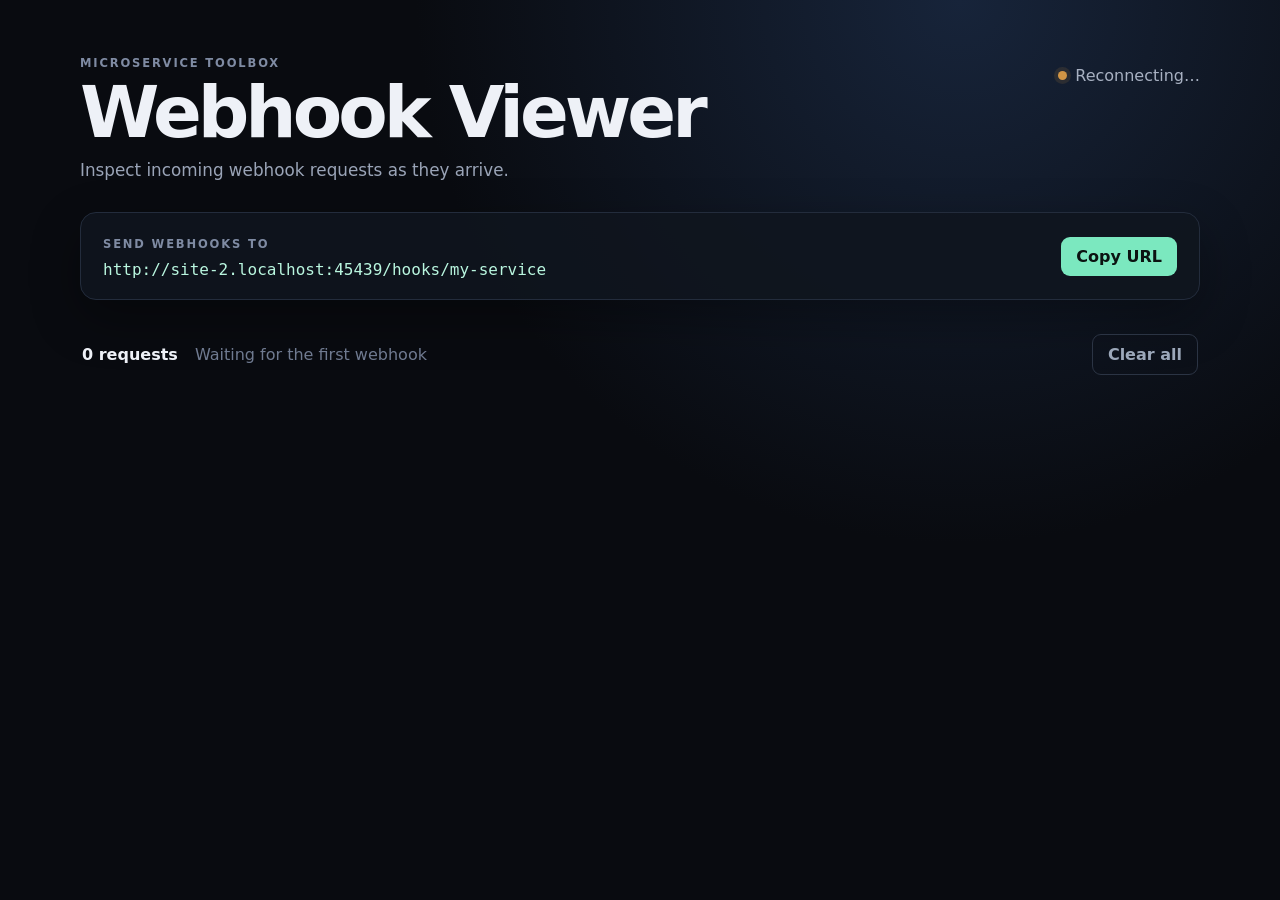
==== static/index.html @ 7508f38a "webhook reciever" ====
<!doctype html>
<html lang="en">
  <head>
    <meta charset="utf-8" />
    <meta name="viewport" content="width=device-width, initial-scale=1" />
    <title>Webhook Viewer</title>
    <link rel="stylesheet" href="/static/styles.css" />
  </head>
  <body>
    <main>
      <header>
        <div>
          <p class="eyebrow">MICROSERVICE TOOLBOX</p>
          <h1>Webhook Viewer</h1>
          <p class="subtitle">Inspect incoming webhook requests as they arrive.</p>
        </div>
        <div class="status-wrap">
          <span id="status-dot" class="status-dot"></span>
          <span id="status">Connecting…</span>
        </div>
      </header>

      <section class="endpoint-card">
        <div>
          <span class="label">SEND WEBHOOKS TO</span>
          <code id="endpoint"></code>
        </div>
        <button id="copy" type="button">Copy URL</button>
      </section>

      <section class="toolbar">
        <div>
          <strong id="count">0 requests</strong>
          <span id="empty-hint">Waiting for the first webhook</span>
        </div>
        <button id="clear" class="ghost" type="button">Clear all</button>
      </section>

      <section id="events" class="events" aria-live="polite"></section>
    </main>

    <template id="event-template">
      <article class="event-card">
        <button class="event-summary" type="button">
          <span class="method"></span>
          <span class="path"></span>
          <span class="size"></span>
          <time></time>
          <span class="chevron">⌄</span>
        </button>
        <div class="event-details">
          <div class="detail-grid">
            <div><span class="label">CLIENT</span><code class="client"></code></div>
            <div><span class="label">EVENT ID</span><code class="event-id"></code></div>
          </div>
          <h2>Body</h2>
          <pre class="body"></pre>
          <h2>Headers</h2>
          <pre class="headers"></pre>
          <h2>Query</h2>
          <pre class="query"></pre>
        </div>
      </article>
    </template>

    <script src="/static/app.js" defer></script>
  </body>
</html>
---- static/styles.css ----
:root {
  color-scheme: dark;
  font-family: Inter, ui-sans-serif, system-ui, -apple-system, BlinkMacSystemFont, "Segoe UI", sans-serif;
  background: #090b10;
  color: #eef1f7;
}

* { box-sizing: border-box; }
body { margin: 0; min-height: 100vh; background: radial-gradient(circle at 75% 0%, #17243a 0, transparent 34rem), #090b10; }
button { font: inherit; }
main { width: min(1120px, calc(100% - 32px)); margin: 0 auto; padding: 56px 0 80px; }
header { display: flex; justify-content: space-between; gap: 24px; align-items: flex-start; margin-bottom: 32px; }
h1 { font-size: clamp(2.2rem, 6vw, 4.5rem); letter-spacing: -0.055em; line-height: .95; margin: 8px 0 14px; }
.eyebrow, .label { color: #7f8ba3; font-size: .72rem; font-weight: 750; letter-spacing: .16em; margin: 0; }
.subtitle { color: #9aa4b7; font-size: 1.05rem; margin: 0; }
.status-wrap { display: flex; align-items: center; gap: 8px; color: #a8b1c2; margin-top: 10px; }
.status-dot { width: 9px; height: 9px; border-radius: 50%; background: #d19545; box-shadow: 0 0 0 4px #d1954520; }
.status-dot.online { background: #49d49d; box-shadow: 0 0 0 4px #49d49d20; }
.endpoint-card { display: flex; align-items: center; justify-content: space-between; gap: 24px; background: #10151fdd; border: 1px solid #232c3c; border-radius: 16px; padding: 20px 22px; box-shadow: 0 18px 50px #0005; }
.endpoint-card code { display: block; color: #b9f6df; font-size: clamp(.8rem, 2vw, 1rem); margin-top: 8px; overflow-wrap: anywhere; }
button { cursor: pointer; color: #0b1311; background: #7be8bf; border: 0; border-radius: 9px; padding: 10px 15px; font-weight: 700; white-space: nowrap; }
button:hover { filter: brightness(1.08); }
.toolbar { display: flex; align-items: center; justify-content: space-between; margin: 34px 2px 12px; }
.toolbar strong { margin-right: 12px; }
.toolbar span { color: #6f7a90; }
button.ghost { color: #9ca8ba; background: transparent; border: 1px solid #2b3444; }
.events { display: grid; gap: 10px; }
.event-card { overflow: hidden; background: #0e131c; border: 1px solid #202837; border-radius: 12px; }
.event-card:has(.event-summary:hover), .event-card.open { border-color: #37445a; }
.event-summary { display: grid; grid-template-columns: 74px minmax(0, 1fr) 72px auto 20px; align-items: center; gap: 14px; width: 100%; color: inherit; background: transparent; border-radius: 0; padding: 16px 18px; text-align: left; }
.method { width: fit-content; border-radius: 6px; color: #70dfb5; background: #70dfb515; padding: 4px 7px; font-family: ui-monospace, SFMono-Regular, Menlo, monospace; font-size: .73rem; }
.method-get { color: #6eb7ff; background: #6eb7ff15; }
.method-delete { color: #ff7777; background: #ff777715; }
.method-put, .method-patch { color: #f5c46f; background: #f5c46f15; }
.path { overflow: hidden; color: #e4e9f1; font-family: ui-monospace, SFMono-Regular, Menlo, monospace; text-overflow: ellipsis; white-space: nowrap; }
.size, time { color: #737e91; font-size: .82rem; }
.chevron { color: #788398; font-size: 1.1rem; transition: transform .15s ease; }
.event-card.open .chevron { transform: rotate(180deg); }
.event-details { display: none; border-top: 1px solid #202837; padding: 22px; }
.event-card.open .event-details { display: block; }
.detail-grid { display: grid; grid-template-columns: 1fr 2fr; gap: 16px; margin-bottom: 24px; }
.detail-grid code { display: block; color: #aeb8c8; margin-top: 6px; overflow-wrap: anywhere; }
h2 { color: #9ba7ba; font-size: .78rem; letter-spacing: .1em; text-transform: uppercase; margin: 20px 0 8px; }
pre { max-height: 420px; overflow: auto; white-space: pre-wrap; overflow-wrap: anywhere; color: #c9d5e8; background: #080b11; border: 1px solid #1b2230; border-radius: 8px; margin: 0; padding: 14px; font: .82rem/1.55 ui-monospace, SFMono-Regular, Menlo, monospace; }

@media (max-width: 720px) {
  main { padding-top: 32px; }
  header, .endpoint-card { align-items: stretch; flex-direction: column; }
  .status-wrap { margin-top: 0; }
  .event-summary { grid-template-columns: 68px minmax(0, 1fr) 20px; }
  .size, time { display: none; }
  .detail-grid { grid-template-columns: 1fr; }
}
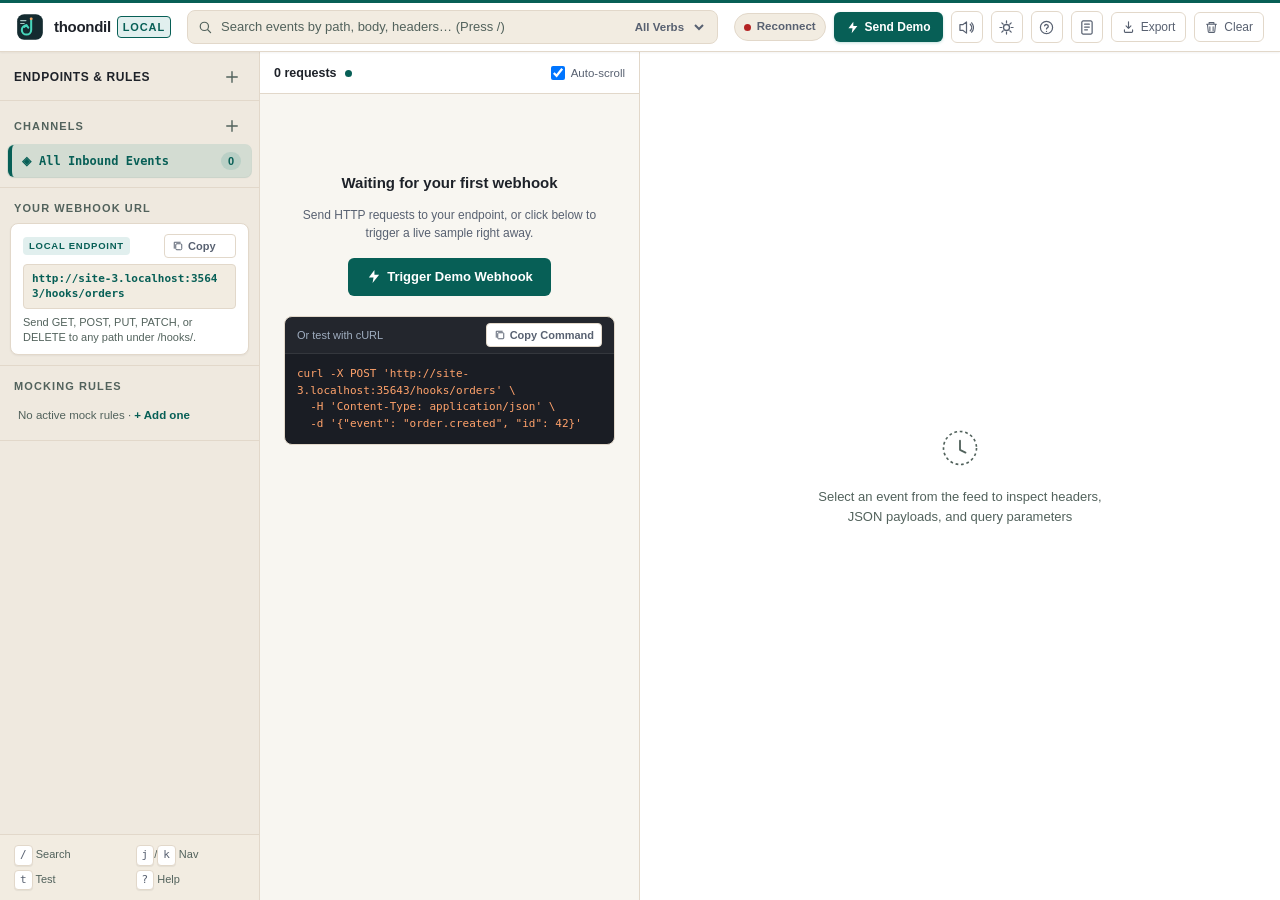
==== commit fbbe032a: "Build Thoondil webhook viewer and documentation" ====
--- a/static/index.html
+++ b/static/index.html
@@ -1,67 +1,454 @@
 <!doctype html>
-<html lang="en">
+<html lang="en" data-theme="warm-sand">
   <head>
     <meta charset="utf-8" />
     <meta name="viewport" content="width=device-width, initial-scale=1" />
-    <title>Webhook Viewer</title>
+    <title>Thoondil — Webhook Inspector</title>
+    <link rel="icon" type="image/svg+xml" href="/static/favicon.svg" />
     <link rel="stylesheet" href="/static/styles.css" />
   </head>
   <body>
-    <main>
-      <header>
-        <div>
-          <p class="eyebrow">MICROSERVICE TOOLBOX</p>
-          <h1>Webhook Viewer</h1>
-          <p class="subtitle">Inspect incoming webhook requests as they arrive.</p>
-        </div>
-        <div class="status-wrap">
-          <span id="status-dot" class="status-dot"></span>
-          <span id="status">Connecting…</span>
-        </div>
-      </header>
-
-      <section class="endpoint-card">
-        <div>
-          <span class="label">SEND WEBHOOKS TO</span>
-          <code id="endpoint"></code>
-        </div>
-        <button id="copy" type="button">Copy URL</button>
+    <!-- Top Navigation Bar -->
+    <header class="topbar">
+      <div class="topbar-left">
+        <a href="/" class="brand" title="Thoondil home">
+          <img class="brand-icon" src="/static/favicon.svg" alt="" />
+          <div class="brand-text">
+            <span class="brand-name">thoondil</span>
+            <span class="brand-pill">LOCAL</span>
+          </div>
+        </a>
+      </div>
+
+      <div class="topbar-center">
+        <div class="search-bar" role="search">
+          <svg class="search-icon" viewBox="0 0 20 20" fill="none">
+            <circle cx="8.5" cy="8.5" r="5.5" stroke="currentColor" stroke-width="1.6"/>
+            <path d="M13 13l3.8 3.8" stroke="currentColor" stroke-width="1.6" stroke-linecap="round"/>
+          </svg>
+          <input type="text" id="search-input" placeholder="Search events by path, body, headers… (Press /)" autocomplete="off" spellcheck="false" />
+          <div class="search-filters">
+            <select id="method-filter" title="Filter by HTTP method">
+              <option value="">All Verbs</option>
+              <option value="GET">GET</option>
+              <option value="POST">POST</option>
+              <option value="PUT">PUT</option>
+              <option value="PATCH">PATCH</option>
+              <option value="DELETE">DELETE</option>
+            </select>
+          </div>
+        </div>
+      </div>
+
+      <div class="topbar-right">
+        <!-- Live Connection Status -->
+        <div class="connection-pill" id="conn-pill" title="Server-Sent Events Realtime Stream">
+          <span id="status-dot" class="status-dot online"></span>
+          <span id="status-text">Live</span>
+        </div>
+
+        <!-- 1-Click Send Test Webhook -->
+        <button id="btn-send-demo" class="btn-topbar btn-demo" title="Send a sample webhook event right now (Key: T)">
+          <svg viewBox="0 0 16 16" fill="none"><path d="M9 1L3 9h5l-1 6 7-9H9V1z" fill="currentColor"/></svg>
+          <span>Send Demo</span>
+        </button>
+
+        <!-- Audio notification toggle -->
+        <button id="btn-sound-toggle" class="btn-icon" title="Toggle audio chime on new incoming webhook">
+          <svg id="sound-icon-on" viewBox="0 0 16 16" fill="none"><path d="M8 2L4 5H1v6h3l4 3V2z" stroke="currentColor" stroke-width="1.3" stroke-linejoin="round"/><path d="M12 4.5a5 5 0 010 7M13.5 3a7.5 7.5 0 010 10" stroke="currentColor" stroke-width="1.3" stroke-linecap="round"/></svg>
+          <svg id="sound-icon-off" viewBox="0 0 16 16" fill="none" hidden><path d="M8 2L4 5H1v6h3l4 3V2z" stroke="currentColor" stroke-width="1.3" stroke-linejoin="round"/><path d="M12 6l3 4M15 6l-3 4" stroke="currentColor" stroke-width="1.3" stroke-linecap="round"/></svg>
+        </button>
+
+        <!-- Theme Switcher -->
+        <button id="btn-theme-toggle" class="btn-icon" title="Switch between Warm Sand & Obsidian Dark theme">
+          <svg id="theme-icon-sun" viewBox="0 0 16 16" fill="none"><circle cx="8" cy="8" r="3.2" stroke="currentColor" stroke-width="1.4"/><path d="M8 1v2M8 13v2M1 8h2M13 8h2M3 3l1.5 1.5M11.5 11.5L13 13M3 13l1.5-1.5M11.5 4.5L13 3" stroke="currentColor" stroke-width="1.3" stroke-linecap="round"/></svg>
+          <svg id="theme-icon-moon" viewBox="0 0 16 16" fill="none" hidden><path d="M13.5 10.5A6 6 0 115.5 2.5a4.8 4.8 0 008 8z" stroke="currentColor" stroke-width="1.4" stroke-linejoin="round"/></svg>
+        </button>
+
+        <!-- Keyboard Shortcuts Help -->
+        <button id="btn-shortcuts" class="btn-icon" title="View keyboard shortcuts (Key: ?)">
+          <svg viewBox="0 0 16 16" fill="none"><circle cx="8" cy="8" r="6.5" stroke="currentColor" stroke-width="1.3"/><path d="M6 6.2a2 2 0 013.9.7c0 1.2-1.9 1.4-1.9 2.6M8 12.2h.01" stroke="currentColor" stroke-width="1.4" stroke-linecap="round"/></svg>
+        </button>
+
+        <!-- Docs Link -->
+        <a href="/docs" target="_blank" class="btn-icon" title="Open Documentation & API Specs">
+          <svg viewBox="0 0 16 16" fill="none"><path d="M3 2.5A1.5 1.5 0 014.5 1h8A1.5 1.5 0 0114 2.5v11a1.5 1.5 0 01-1.5 1.5h-8A1.5 1.5 0 013 13.5v-11z" stroke="currentColor" stroke-width="1.3"/><path d="M6 4.5h5M6 7.5h5M6 10.5h3" stroke="currentColor" stroke-width="1.3" stroke-linecap="round"/></svg>
+        </a>
+
+        <!-- Export -->
+        <button id="btn-export" class="btn-ghost btn-sm" title="Export all captured events as JSON (Key: E)">
+          <svg viewBox="0 0 16 16" fill="none"><path d="M8 1v8M5 6l3 3 3-3M3 11v2a1 1 0 001 1h8a1 1 0 001-1v-2" stroke="currentColor" stroke-width="1.4" stroke-linecap="round" stroke-linejoin="round"/></svg>
+          <span>Export</span>
+        </button>
+
+        <!-- Clear -->
+        <button id="btn-clear" class="btn-ghost btn-sm btn-danger" title="Clear all recorded events">
+          <svg viewBox="0 0 16 16" fill="none"><path d="M2 4h12M5 4V2h6v2M6 7v5M10 7v5M3 4l1 9a1 1 0 001 1h6a1 1 0 001-1l1-9" stroke="currentColor" stroke-width="1.3" stroke-linecap="round" stroke-linejoin="round"/></svg>
+          <span>Clear</span>
+        </button>
+      </div>
+    </header>
+
+    <!-- Main 3-pane layout -->
+    <div class="workspace">
+
+      <!-- LEFT SIDEBAR: Channels & Rules -->
+      <aside class="sidebar" aria-label="Sidebar navigation">
+        <div class="sidebar-header">
+          <span class="sidebar-title">Endpoints &amp; Rules</span>
+          <button id="btn-add-mock" class="btn-icon-subtle" title="Create response mocking rule">
+            <svg viewBox="0 0 16 16" fill="none"><path d="M8 2v12M2 8h12" stroke="currentColor" stroke-width="1.6" stroke-linecap="round"/></svg>
+            <span class="sr-only">Add Mock Rule</span>
+          </button>
+        </div>
+
+        <!-- Endpoints Group -->
+        <div class="sidebar-section">
+          <div class="sidebar-section-header">
+            <div class="sidebar-label">CHANNELS</div>
+            <button id="btn-add-channel" class="btn-icon-subtle" title="Create a new named channel">
+              <svg viewBox="0 0 16 16" fill="none"><path d="M8 2v12M2 8h12" stroke="currentColor" stroke-width="1.6" stroke-linecap="round"/></svg>
+              <span class="sr-only">Add Channel</span>
+            </button>
+          </div>
+          <ul id="channel-list" class="channel-list">
+            <li class="channel-item active" data-channel="all" role="button" tabindex="0">
+              <span class="channel-icon">◈</span>
+              <span class="channel-name">All Inbound Events</span>
+              <span class="channel-badge" id="badge-all">0</span>
+            </li>
+          </ul>
+        </div>
+
+        <!-- Inbound Target Box -->
+        <div class="sidebar-section">
+          <div class="sidebar-label">YOUR WEBHOOK URL</div>
+          <div class="endpoint-card">
+            <div class="endpoint-header">
+              <span class="endpoint-tag">LOCAL ENDPOINT</span>
+              <button id="btn-copy-url" class="btn-copy-tag" title="Copy endpoint URL to clipboard">
+                <svg viewBox="0 0 16 16" fill="none"><rect x="5" y="5" width="8" height="8" rx="1.5" stroke="currentColor" stroke-width="1.3"/><path d="M3 11V3h8" stroke="currentColor" stroke-width="1.3" stroke-linecap="round"/></svg>
+                <span>Copy</span>
+              </button>
+            </div>
+            <code id="endpoint-url"></code>
+            <p class="endpoint-hint">Send GET, POST, PUT, PATCH, or DELETE to any path under /hooks/.</p>
+          </div>
+        </div>
+
+        <!-- Mock Rules -->
+        <div class="sidebar-section">
+          <div class="sidebar-label">MOCKING RULES</div>
+          <ul id="mock-rules-list" class="mock-rules-list">
+            <li class="mock-empty">No active mock rules · <a href="#" id="mock-empty-add" class="mock-add-link">+ Add one</a></li>
+          </ul>
+        </div>
+
+        <!-- Sidebar Footer -->
+        <div class="sidebar-footer">
+          <div class="shortcuts-legend">
+            <span><kbd>/</kbd> Search</span>
+            <span><kbd>j</kbd>/<kbd>k</kbd> Nav</span>
+            <span><kbd>t</kbd> Test</span>
+            <span><kbd>?</kbd> Help</span>
+          </div>
+        </div>
+      </aside>
+
+      <!-- MIDDLE PANE: Event Stream List -->
+      <section class="event-list-pane" aria-label="Incoming webhooks feed">
+        <div class="event-list-header">
+          <div class="event-list-title-wrap">
+            <span id="event-count" class="event-count">0 requests</span>
+            <span id="stream-pulse" class="stream-pulse-active" title="Streaming live events"></span>
+          </div>
+          <div class="event-list-controls">
+            <label class="checkbox-label" title="Automatically jump to newly arrived events">
+              <input type="checkbox" id="chk-auto-scroll" checked />
+              <span>Auto-scroll</span>
+            </label>
+          </div>
+        </div>
+
+        <!-- Empty State -->
+        <div id="empty-state" class="empty-state">
+          <h3 class="empty-title">Waiting for your first webhook</h3>
+          <p class="empty-desc">Send HTTP requests to your endpoint, or click below to trigger a live sample right away.</p>
+
+          <button id="btn-empty-demo" class="btn-primary btn-demo-large">
+            <svg viewBox="0 0 16 16" fill="none"><path d="M9 1L3 9h5l-1 6 7-9H9V1z" fill="currentColor"/></svg>
+            <span>Trigger Demo Webhook</span>
+          </button>
+
+          <div class="curl-box">
+            <div class="curl-box-header">
+              <span>Or test with cURL</span>
+              <button id="btn-copy-curl" class="btn-copy-small">
+                <svg viewBox="0 0 16 16" fill="none"><rect x="5" y="5" width="8" height="8" rx="1" stroke="currentColor" stroke-width="1.3"/><path d="M3 11V3h8" stroke="currentColor" stroke-width="1.3" stroke-linecap="round"/></svg>
+                <span>Copy Command</span>
+              </button>
+            </div>
+            <pre id="curl-example" class="curl-code"></pre>
+          </div>
+        </div>
+
+        <!-- Event List -->
+        <ul id="event-list" class="event-list" role="listbox" aria-label="Captured webhooks"></ul>
       </section>
 
-      <section class="toolbar">
-        <div>
-          <strong id="count">0 requests</strong>
-          <span id="empty-hint">Waiting for the first webhook</span>
-        </div>
-        <button id="clear" class="ghost" type="button">Clear all</button>
+      <!-- RIGHT PANE: Event Inspector -->
+      <section class="inspector-pane" id="inspector" aria-label="Request details inspector">
+        <button id="btn-back-feed" class="mobile-back" type="button">← Back to requests</button>
+        <!-- Inspector Unselected State -->
+        <div id="inspector-empty" class="inspector-empty">
+          <div class="inspector-empty-icon">
+            <svg viewBox="0 0 48 48" fill="none">
+              <circle cx="24" cy="24" r="18" stroke="currentColor" stroke-width="1.8" stroke-dasharray="3 3"/>
+              <path d="M24 16v10l6 3" stroke="currentColor" stroke-width="2" stroke-linecap="round" stroke-linejoin="round"/>
+            </svg>
+          </div>
+          <p class="inspector-empty-text">Select an event from the feed to inspect headers, JSON payloads, and query parameters</p>
+        </div>
+
+        <!-- Inspector Content -->
+        <div id="inspector-content" class="inspector-content" hidden>
+          <!-- Inspector Header -->
+          <div class="inspector-header">
+            <div class="inspector-top-row">
+              <div class="inspector-badge-wrap">
+                <span id="insp-method" class="method-badge method-post">POST</span>
+                <span id="insp-status" class="status-badge">202 Accepted</span>
+              </div>
+              <span id="insp-path" class="insp-path">/hooks/orders</span>
+              <button id="btn-pin" class="btn-icon-subtle" title="Pin this request to the top">
+                <svg viewBox="0 0 16 16" fill="none"><path d="M10 2l-1.5 4H5l3 3-1 4 4-2.5L15 13l-1-4 3-3H13.5L10 2z" stroke="currentColor" stroke-width="1.3" stroke-linejoin="round"/></svg>
+              </button>
+            </div>
+
+            <div class="inspector-meta-bar">
+              <span class="meta-item"><span class="meta-label">Time:</span> <strong id="insp-time"></strong></span>
+              <span class="meta-sep">·</span>
+              <span class="meta-item"><span class="meta-label">Size:</span> <strong id="insp-size"></strong></span>
+              <span class="meta-sep">·</span>
+              <span class="meta-item"><span class="meta-label">IP:</span> <strong id="insp-client"></strong></span>
+              <span class="meta-sep">·</span>
+              <span class="meta-item"><span class="meta-label">ID:</span> <code id="insp-id" class="meta-id"></code></span>
+            </div>
+          </div>
+
+          <!-- Quick Actions Bar (Replay & Export) -->
+          <div class="inspector-actions">
+            <div class="quick-copy-group">
+              <button id="btn-copy-curl-insp" class="btn-action" title="Copy as ready-to-run curl command">
+                <svg viewBox="0 0 16 16" fill="none"><rect x="5" y="5" width="8" height="8" rx="1.2" stroke="currentColor" stroke-width="1.3"/><path d="M3 11V3h8" stroke="currentColor" stroke-width="1.3" stroke-linecap="round"/></svg>
+                <span>Copy as cURL</span>
+              </button>
+              <button id="btn-copy-json-insp" class="btn-action" title="Copy full event object as JSON">
+                <svg viewBox="0 0 16 16" fill="none"><path d="M3 2h7l4 4v8a1 1 0 01-1 1H3a1 1 0 01-1-1V3a1 1 0 011-1z" stroke="currentColor" stroke-width="1.3"/><path d="M10 2v4h4" stroke="currentColor" stroke-width="1.3"/></svg>
+                <span>Copy JSON</span>
+              </button>
+            </div>
+
+            <!-- Forward / Replay to Localhost -->
+            <div class="replay-group">
+              <div class="replay-input-wrap">
+                <span class="replay-prefix">TARGET:</span>
+                <input id="replay-url" type="text" placeholder="http://localhost:3000/webhook" class="replay-input" spellcheck="false" />
+              </div>
+              <button id="btn-replay" class="btn-primary btn-replay" title="Forward this captured event to your local app">
+                <svg viewBox="0 0 16 16" fill="none"><path d="M14 8A6 6 0 112 8" stroke="currentColor" stroke-width="1.6" stroke-linecap="round"/><path d="M14 4v4h-4" stroke="currentColor" stroke-width="1.6" stroke-linecap="round" stroke-linejoin="round"/></svg>
+                <span>Replay</span>
+              </button>
+            </div>
+            <p class="replay-note">Original body bytes are sent to the target URL. Redacted credentials and connection headers are omitted.</p>
+          </div>
+
+          <!-- Replay Result Alert -->
+          <div id="replay-result" class="replay-result" hidden></div>
+
+          <!-- Inspector Tabs -->
+          <div class="inspector-tabs" role="tablist">
+            <button class="tab-btn active" data-tab="body" role="tab" aria-selected="true">
+              <span>Body</span>
+              <span id="tab-body-badge" class="tab-badge">JSON</span>
+            </button>
+            <button class="tab-btn" data-tab="headers" role="tab" aria-selected="false">
+              <span>Headers</span>
+              <span id="tab-headers-count" class="tab-badge-num">0</span>
+            </button>
+            <button class="tab-btn" data-tab="query" role="tab" aria-selected="false">
+              <span>Params</span>
+              <span id="tab-query-count" class="tab-badge-num">0</span>
+            </button>
+            <button class="tab-btn" data-tab="raw" role="tab" aria-selected="false">
+              <span>Raw</span>
+            </button>
+          </div>
+
+          <!-- Tab Panels -->
+          <div class="tab-content">
+            <!-- BODY TAB -->
+            <div id="tab-body" class="tab-pane active" role="tabpanel">
+              <div class="body-toolbar">
+                <div class="body-toolbar-left">
+                  <span id="body-format-badge" class="format-badge format-json">JSON</span>
+                  <button id="btn-toggle-all-json" class="btn-subtle-sm" title="Expand or Collapse all JSON nodes">Expand All</button>
+                </div>
+                <div class="body-toolbar-right">
+                  <button id="btn-copy-body" class="btn-copy-small">
+                    <svg viewBox="0 0 16 16" fill="none"><rect x="5" y="5" width="8" height="8" rx="1" stroke="currentColor" stroke-width="1.3"/><path d="M3 11V3h8" stroke="currentColor" stroke-width="1.3" stroke-linecap="round"/></svg>
+                    <span>Copy Body</span>
+                  </button>
+                </div>
+              </div>
+              <div id="body-viewer" class="body-viewer"></div>
+            </div>
+
+            <!-- HEADERS TAB -->
+            <div id="tab-headers" class="tab-pane" role="tabpanel" hidden>
+              <div class="pane-toolbar">
+                <span class="pane-toolbar-title">INCOMING HTTP HEADERS</span>
+                <span class="redact-note">⚠️ Sensitive values like Authorization, Cookie, API keys are auto-redacted</span>
+              </div>
+              <div id="headers-viewer" class="kv-table"></div>
+            </div>
+
+            <!-- QUERY PARAMS TAB -->
+            <div id="tab-query" class="tab-pane" role="tabpanel" hidden>
+              <div class="pane-toolbar">
+                <span class="pane-toolbar-title">URL QUERY PARAMETERS</span>
+              </div>
+              <div id="query-viewer" class="kv-table"></div>
+            </div>
+
+            <!-- RAW TAB -->
+            <div id="tab-raw" class="tab-pane" role="tabpanel" hidden>
+              <div class="body-toolbar">
+                <span class="pane-toolbar-title">FULL JSON REPRESENTATION</span>
+                <button id="btn-copy-raw" class="btn-copy-small">
+                  <svg viewBox="0 0 16 16" fill="none"><rect x="5" y="5" width="8" height="8" rx="1" stroke="currentColor" stroke-width="1.3"/><path d="M3 11V3h8" stroke="currentColor" stroke-width="1.3" stroke-linecap="round"/></svg>
+                  <span>Copy Raw</span>
+                </button>
+              </div>
+              <pre id="raw-viewer" class="raw-viewer"></pre>
+            </div>
+          </div>
+        </div>
       </section>
-
-      <section id="events" class="events" aria-live="polite"></section>
-    </main>
-
-    <template id="event-template">
-      <article class="event-card">
-        <button class="event-summary" type="button">
-          <span class="method"></span>
-          <span class="path"></span>
-          <span class="size"></span>
-          <time></time>
-          <span class="chevron">⌄</span>
-        </button>
-        <div class="event-details">
-          <div class="detail-grid">
-            <div><span class="label">CLIENT</span><code class="client"></code></div>
-            <div><span class="label">EVENT ID</span><code class="event-id"></code></div>
-          </div>
-          <h2>Body</h2>
-          <pre class="body"></pre>
-          <h2>Headers</h2>
-          <pre class="headers"></pre>
-          <h2>Query</h2>
-          <pre class="query"></pre>
-        </div>
-      </article>
-    </template>
+    </div>
+
+    <!-- Mock Rule Modal -->
+    <div id="mock-modal" class="modal-backdrop" hidden>
+      <div class="modal" role="dialog" aria-modal="true" aria-labelledby="mock-modal-title">
+        <div class="modal-header">
+          <div class="modal-title-wrap">
+            <svg class="modal-title-icon" viewBox="0 0 16 16" fill="none"><path d="M8 2v12M2 8h12" stroke="var(--primary)" stroke-width="1.8" stroke-linecap="round"/></svg>
+            <h2 id="mock-modal-title">Configure Mock Response</h2>
+          </div>
+          <button id="btn-close-modal" class="btn-close" aria-label="Close dialog">
+            <svg viewBox="0 0 16 16" fill="none"><path d="M3 3l10 10M13 3L3 13" stroke="currentColor" stroke-width="1.8" stroke-linecap="round"/></svg>
+          </button>
+        </div>
+        <div class="modal-body">
+          <p class="modal-intro">Inject custom HTTP response status codes and mock bodies for matching incoming webhook calls.</p>
+          <div class="form-row">
+            <div class="form-group flex-2">
+              <label for="mock-path">Path Match (contains)</label>
+              <input id="mock-path" type="text" placeholder="/hooks/orders" spellcheck="false" />
+              <span class="form-hint">E.g. `/orders` or `/payments`</span>
+            </div>
+            <div class="form-group flex-1">
+              <label for="mock-method">Method</label>
+              <select id="mock-method">
+                <option value="">Any Verb</option>
+                <option value="POST">POST</option>
+                <option value="GET">GET</option>
+                <option value="PUT">PUT</option>
+                <option value="PATCH">PATCH</option>
+                <option value="DELETE">DELETE</option>
+              </select>
+            </div>
+          </div>
+          <div class="form-row">
+            <div class="form-group flex-1">
+              <label for="mock-status">Response HTTP Status</label>
+              <input id="mock-status" type="number" value="200" min="100" max="599" />
+            </div>
+            <div class="form-group flex-2">
+              <label>Intercept Mode</label>
+              <label class="toggle-control">
+                <input id="mock-intercept" type="checkbox" />
+                <span class="toggle-slider"></span>
+                <span class="toggle-text">Respond immediately without recording to log</span>
+              </label>
+            </div>
+          </div>
+          <div class="form-group">
+            <label for="mock-body">Response Body (JSON or plain text)</label>
+            <textarea id="mock-body" rows="4" placeholder='{"received": true, "status": "processed", "mock": true}' spellcheck="false"></textarea>
+          </div>
+        </div>
+        <div class="modal-footer">
+          <button id="btn-cancel-modal" class="btn-ghost" type="button">Cancel</button>
+          <button id="btn-save-mock" class="btn-primary" type="button">Save Mock Rule</button>
+        </div>
+      </div>
+    </div>
+
+    <!-- New Channel Modal -->
+    <div id="channel-modal" class="modal-backdrop" hidden>
+      <div class="modal modal-sm" role="dialog" aria-modal="true" aria-labelledby="channel-modal-title">
+        <div class="modal-header">
+          <div class="modal-title-wrap">
+            <svg class="modal-title-icon" viewBox="0 0 16 16" fill="none"><path d="M8 2v12M2 8h12" stroke="var(--primary)" stroke-width="1.8" stroke-linecap="round"/></svg>
+            <h2 id="channel-modal-title">Create New Channel</h2>
+          </div>
+          <button id="btn-close-channel-modal" class="btn-close" aria-label="Close dialog">
+            <svg viewBox="0 0 16 16" fill="none"><path d="M3 3l10 10M13 3L3 13" stroke="currentColor" stroke-width="1.8" stroke-linecap="round"/></svg>
+          </button>
+        </div>
+        <div class="modal-body">
+          <p class="modal-intro">Channels allow you to separate incoming webhooks by service (e.g. Stripe, Shopify, GitHub, Auth).</p>
+          <div class="form-group">
+            <label for="new-channel-name">Channel Name</label>
+            <input id="new-channel-name" type="text" placeholder="e.g. stripe, billing, or github" spellcheck="false" autocomplete="off" />
+            <span class="form-hint">Will receive webhooks at: <strong id="new-channel-preview" style="color:var(--primary)">/hooks/stripe</strong></span>
+          </div>
+        </div>
+        <div class="modal-footer">
+          <button id="btn-cancel-channel-modal" class="btn-ghost" type="button">Cancel</button>
+          <button id="btn-save-channel" class="btn-primary" type="button">Create Channel</button>
+        </div>
+      </div>
+    </div>
+
+    <!-- Keyboard Shortcuts Modal -->
+    <div id="shortcuts-modal" class="modal-backdrop" hidden>
+      <div class="modal modal-sm" role="dialog" aria-modal="true" aria-labelledby="shortcuts-title">
+        <div class="modal-header">
+          <div class="modal-title-wrap">
+            <h2 id="shortcuts-title">Keyboard Shortcuts</h2>
+          </div>
+          <button id="btn-close-shortcuts" class="btn-close" aria-label="Close dialog">
+            <svg viewBox="0 0 16 16" fill="none"><path d="M3 3l10 10M13 3L3 13" stroke="currentColor" stroke-width="1.8" stroke-linecap="round"/></svg>
+          </button>
+        </div>
+        <div class="modal-body">
+          <div class="shortcuts-grid">
+            <div class="shortcut-row"><span class="shortcut-desc">Focus Search &amp; Filter</span><kbd>/</kbd></div>
+            <div class="shortcut-row"><span class="shortcut-desc">Next Webhook Event</span><kbd>j</kbd> or <kbd>↓</kbd></div>
+            <div class="shortcut-row"><span class="shortcut-desc">Previous Webhook Event</span><kbd>k</kbd> or <kbd>↑</kbd></div>
+            <div class="shortcut-row"><span class="shortcut-desc">Send Test Webhook</span><kbd>t</kbd></div>
+            <div class="shortcut-row"><span class="shortcut-desc">Export All Events (JSON)</span><kbd>e</kbd></div>
+            <div class="shortcut-row"><span class="shortcut-desc">Close Modal / Clear Search</span><kbd>Esc</kbd></div>
+            <div class="shortcut-row"><span class="shortcut-desc">Open Keyboard Shortcuts</span><kbd>?</kbd></div>
+          </div>
+        </div>
+        <div class="modal-footer">
+          <button id="btn-dismiss-shortcuts" class="btn-primary">Got it</button>
+        </div>
+      </div>
+    </div>
 
     <script src="/static/app.js" defer></script>
   </body>
--- a/static/styles.css
+++ b/static/styles.css
@@ -1,53 +1,1486 @@
-:root {
+/* ============================================================
+   Thoondil — local webhook workspace
+   Impeccable Design System for Developer Tools
+   ============================================================ */
+
+/* ── Hidden Override Guarantee ── */
+[hidden] { display: none !important; }
+
+/* ── Screen Reader Only (Visually Hidden) ── */
+.sr-only {
+  position: absolute !important;
+  width: 1px !important;
+  height: 1px !important;
+  padding: 0 !important;
+  margin: -1px !important;
+  overflow: hidden !important;
+  clip: rect(0, 0, 0, 0) !important;
+  white-space: nowrap !important;
+  border: 0 !important;
+}
+
+/* ── Light / Warm Sand Theme (Default) ── */
+:root, [data-theme="warm-sand"] {
+  --bg-base:        #F8F6F1;   /* Warm linen/sand canvas */
+  --bg-sidebar:     #EFE9DF;   /* Warm sand sidebar */
+  --bg-card:        #FFFFFF;   /* Crisp elevated paper */
+  --bg-hover:       #E6DFD2;   /* Hover highlight */
+  --bg-selected:    #FFF2EA;   /* Soft warm orange row selection */
+  --bg-input:       #FFFFFF;   /* Clean input background */
+  --bg-code:        #1A1D24;   /* High-contrast editor code surface */
+  --bg-modal:       #FFFFFF;   /* Dialog surface */
+  --bg-subtle:      #F2ECE1;   /* Secondary surface */
+
+  /* Thoondil accent */
+  --primary:        #075F56;
+  --primary-hover:  #064D46;
+  --primary-soft:   rgba(8, 127, 115, 0.12);
+  --primary-glow:   rgba(8, 127, 115, 0.25);
+
+  /* Semantic Feedback */
+  --success:        #08734F;
+  --success-soft:   rgba(22, 163, 74, 0.12);
+  --warning:        #A65305;
+  --warning-soft:   rgba(217, 119, 6, 0.12);
+  --danger:         #B42323;
+  --danger-soft:    rgba(220, 38, 38, 0.12);
+  --info:           #0284C7;   /* Sky blue */
+
+  /* High Contrast Typography */
+  --text-primary:   #1E2229;   /* Deep slate charcoal (WCAG AAA) */
+  --text-secondary: #586171;   /* Muted gray */
+  --text-muted:     #52625C;
+  --text-code:      #E6EDF3;   /* Light code text on dark editor */
+
+  /* Warm Sand Borders */
+  --border:         #E2D8CA;
+  --border-bright:  #CFC3B0;
+  --border-focus:   #075F56;
+
+  /* HTTP Verbs */
+  --verb-get:       #2563EB;   /* Blue */
+  --verb-post:      #16A34A;   /* Green */
+  --verb-put:       #EA580C;   /* Deep Orange */
+  --verb-patch:     #9333EA;   /* Purple */
+  --verb-delete:    #DC2626;   /* Red */
+  --verb-head:      #64748B;
+
+  /* Typography Stacks */
+  --font-sans: 'Inter', -apple-system, BlinkMacSystemFont, 'Segoe UI', Roboto, sans-serif;
+  --font-mono: 'JetBrains Mono', 'Fira Code', 'Cascadia Code', ui-monospace, monospace;
+
+  /* Dimensions & Elevation */
+  --topbar-h: 52px;
+  --sidebar-w: 260px;
+  --radius-xs: 4px;
+  --radius-sm: 6px;
+  --radius:    8px;
+  --radius-lg: 12px;
+  --shadow-sm: 0 1px 2px rgba(0,0,0,0.05);
+  --shadow:    0 4px 12px rgba(0,0,0,0.08);
+  --shadow-lg: 0 16px 36px rgba(0,0,0,0.14);
+
+  color-scheme: light;
+}
+
+/* ── Obsidian Dark Theme ── */
+[data-theme="obsidian"] {
+  --bg-base:        #121316;   /* Rich obsidian */
+  --bg-sidebar:     #17191E;   /* Deep slate sidebar */
+  --bg-card:        #1E2129;   /* Crisp dark card */
+  --bg-hover:       #262B35;   /* Hover highlight */
+  --bg-selected:    #2F241F;   /* Warm orange selected row */
+  --bg-input:       #15171C;   /* Dark input */
+  --bg-code:        #101115;   /* Deep editor surface */
+  --bg-modal:       #1E2129;   /* Modal surface */
+  --bg-subtle:      #1A1C22;   /* Secondary dark surface */
+
+  --primary:        #48D7BC;
+  --primary-hover:  #75E5CF;
+  --primary-soft:   rgba(72, 215, 188, 0.15);
+  --primary-glow:   rgba(72, 215, 188, 0.28);
+
+  --success:        #22C55E;
+  --success-soft:   rgba(34, 197, 94, 0.15);
+  --warning:        #F59E0B;
+  --warning-soft:   rgba(245, 158, 11, 0.15);
+  --danger:         #EF4444;
+  --danger-soft:    rgba(239, 68, 68, 0.15);
+  --info:           #38BDF8;
+
+  --text-primary:   #F5F6F8;   /* Crisp white */
+  --text-secondary: #C8CDD8;   /* Warm light gray */
+  --text-muted:     #A7B4B2;
+  --text-code:      #F5F6F8;
+
+  --border:         #2B2F3A;
+  --border-bright:  #3E4453;
+  --border-focus:   #48D7BC;
+
+  --verb-get:       #60A5FA;
+  --verb-post:      #4ADE80;
+  --verb-put:       #FB923C;
+  --verb-patch:     #C084FC;
+  --verb-delete:    #F87171;
+  --verb-head:      #94A3B8;
+
+  --shadow-sm: 0 1px 2px rgba(0,0,0,0.25);
+  --shadow:    0 4px 14px rgba(0,0,0,0.35);
+  --shadow-lg: 0 16px 40px rgba(0,0,0,0.55);
+
   color-scheme: dark;
-  font-family: Inter, ui-sans-serif, system-ui, -apple-system, BlinkMacSystemFont, "Segoe UI", sans-serif;
-  background: #090b10;
-  color: #eef1f7;
-}
-
-* { box-sizing: border-box; }
-body { margin: 0; min-height: 100vh; background: radial-gradient(circle at 75% 0%, #17243a 0, transparent 34rem), #090b10; }
-button { font: inherit; }
-main { width: min(1120px, calc(100% - 32px)); margin: 0 auto; padding: 56px 0 80px; }
-header { display: flex; justify-content: space-between; gap: 24px; align-items: flex-start; margin-bottom: 32px; }
-h1 { font-size: clamp(2.2rem, 6vw, 4.5rem); letter-spacing: -0.055em; line-height: .95; margin: 8px 0 14px; }
-.eyebrow, .label { color: #7f8ba3; font-size: .72rem; font-weight: 750; letter-spacing: .16em; margin: 0; }
-.subtitle { color: #9aa4b7; font-size: 1.05rem; margin: 0; }
-.status-wrap { display: flex; align-items: center; gap: 8px; color: #a8b1c2; margin-top: 10px; }
-.status-dot { width: 9px; height: 9px; border-radius: 50%; background: #d19545; box-shadow: 0 0 0 4px #d1954520; }
-.status-dot.online { background: #49d49d; box-shadow: 0 0 0 4px #49d49d20; }
-.endpoint-card { display: flex; align-items: center; justify-content: space-between; gap: 24px; background: #10151fdd; border: 1px solid #232c3c; border-radius: 16px; padding: 20px 22px; box-shadow: 0 18px 50px #0005; }
-.endpoint-card code { display: block; color: #b9f6df; font-size: clamp(.8rem, 2vw, 1rem); margin-top: 8px; overflow-wrap: anywhere; }
-button { cursor: pointer; color: #0b1311; background: #7be8bf; border: 0; border-radius: 9px; padding: 10px 15px; font-weight: 700; white-space: nowrap; }
-button:hover { filter: brightness(1.08); }
-.toolbar { display: flex; align-items: center; justify-content: space-between; margin: 34px 2px 12px; }
-.toolbar strong { margin-right: 12px; }
-.toolbar span { color: #6f7a90; }
-button.ghost { color: #9ca8ba; background: transparent; border: 1px solid #2b3444; }
-.events { display: grid; gap: 10px; }
-.event-card { overflow: hidden; background: #0e131c; border: 1px solid #202837; border-radius: 12px; }
-.event-card:has(.event-summary:hover), .event-card.open { border-color: #37445a; }
-.event-summary { display: grid; grid-template-columns: 74px minmax(0, 1fr) 72px auto 20px; align-items: center; gap: 14px; width: 100%; color: inherit; background: transparent; border-radius: 0; padding: 16px 18px; text-align: left; }
-.method { width: fit-content; border-radius: 6px; color: #70dfb5; background: #70dfb515; padding: 4px 7px; font-family: ui-monospace, SFMono-Regular, Menlo, monospace; font-size: .73rem; }
-.method-get { color: #6eb7ff; background: #6eb7ff15; }
-.method-delete { color: #ff7777; background: #ff777715; }
-.method-put, .method-patch { color: #f5c46f; background: #f5c46f15; }
-.path { overflow: hidden; color: #e4e9f1; font-family: ui-monospace, SFMono-Regular, Menlo, monospace; text-overflow: ellipsis; white-space: nowrap; }
-.size, time { color: #737e91; font-size: .82rem; }
-.chevron { color: #788398; font-size: 1.1rem; transition: transform .15s ease; }
-.event-card.open .chevron { transform: rotate(180deg); }
-.event-details { display: none; border-top: 1px solid #202837; padding: 22px; }
-.event-card.open .event-details { display: block; }
-.detail-grid { display: grid; grid-template-columns: 1fr 2fr; gap: 16px; margin-bottom: 24px; }
-.detail-grid code { display: block; color: #aeb8c8; margin-top: 6px; overflow-wrap: anywhere; }
-h2 { color: #9ba7ba; font-size: .78rem; letter-spacing: .1em; text-transform: uppercase; margin: 20px 0 8px; }
-pre { max-height: 420px; overflow: auto; white-space: pre-wrap; overflow-wrap: anywhere; color: #c9d5e8; background: #080b11; border: 1px solid #1b2230; border-radius: 8px; margin: 0; padding: 14px; font: .82rem/1.55 ui-monospace, SFMono-Regular, Menlo, monospace; }
-
-@media (max-width: 720px) {
-  main { padding-top: 32px; }
-  header, .endpoint-card { align-items: stretch; flex-direction: column; }
-  .status-wrap { margin-top: 0; }
-  .event-summary { grid-template-columns: 68px minmax(0, 1fr) 20px; }
-  .size, time { display: none; }
-  .detail-grid { grid-template-columns: 1fr; }
-}
+}
+
+/* ── Base Reset ── */
+*, *::before, *::after { box-sizing: border-box; margin: 0; padding: 0; }
+html, body { height: 100%; overflow: hidden; }
+body {
+  font-family: var(--font-sans);
+  font-size: 13px;
+  background: var(--bg-base);
+  color: var(--text-primary);
+  line-height: 1.5;
+  -webkit-font-smoothing: antialiased;
+  -moz-osx-font-smoothing: grayscale;
+}
+
+button { font: inherit; cursor: pointer; border: none; background: none; }
+input, select, textarea {
+  font: inherit;
+  background: var(--bg-input);
+  color: var(--text-primary);
+  border: 1px solid var(--border);
+  border-radius: var(--radius-sm);
+  padding: 6px 10px;
+  outline: none;
+  transition: border-color 0.15s, box-shadow 0.15s;
+}
+input:focus, select:focus, textarea:focus {
+  border-color: var(--border-focus);
+  box-shadow: 0 0 0 3px var(--primary-soft);
+}
+a { color: var(--primary); text-decoration: none; }
+ul { list-style: none; }
+
+/* ── Top Navigation Bar ── */
+.topbar {
+  position: fixed;
+  top: 0; left: 0; right: 0;
+  height: var(--topbar-h);
+  background: var(--bg-card);
+  border-top: 3px solid var(--primary);
+  border-bottom: 1px solid var(--border);
+  display: flex;
+  align-items: center;
+  justify-content: space-between;
+  gap: 16px;
+  padding: 0 16px;
+  z-index: 100;
+  box-shadow: var(--shadow-sm);
+}
+
+.topbar-left { display: flex; align-items: center; flex-shrink: 0; }
+.topbar-center { flex: 1; max-width: 580px; margin: 0 auto; }
+.topbar-right { display: flex; align-items: center; gap: 8px; flex-shrink: 0; }
+
+/* Brand */
+.brand {
+  display: flex;
+  align-items: center;
+  gap: 10px;
+  color: inherit;
+  user-select: none;
+}
+.brand-icon {
+  width: 28px;
+  height: 28px;
+  border-radius: 7px;
+  flex-shrink: 0;
+}
+.brand-text { display: flex; align-items: center; gap: 6px; }
+.brand-name {
+  font-size: 15px;
+  font-weight: 750;
+  letter-spacing: -0.02em;
+  color: var(--text-primary);
+}
+.brand-accent { color: var(--primary); }
+.brand-pill {
+  font-size: 11px;
+  font-weight: 750;
+  letter-spacing: 0.08em;
+  padding: 2px 5px;
+  border-radius: 4px;
+  background: var(--primary-soft);
+  color: var(--primary);
+  border: 1px solid var(--primary);
+}
+
+/* Search Bar */
+.search-bar {
+  display: flex;
+  align-items: center;
+  gap: 8px;
+  background: var(--bg-subtle);
+  border: 1px solid var(--border);
+  border-radius: var(--radius);
+  padding: 0 10px;
+  transition: all 0.15s ease;
+}
+.search-bar:focus-within {
+  background: var(--bg-card);
+  border-color: var(--border-focus);
+  box-shadow: 0 0 0 3px var(--primary-soft);
+}
+.search-icon {
+  width: 15px;
+  height: 15px;
+  color: var(--text-muted);
+  flex-shrink: 0;
+}
+.search-bar input {
+  flex: 1;
+  border: none;
+  background: transparent;
+  box-shadow: none;
+  padding: 6px 0;
+  font-size: 13px;
+  color: var(--text-primary);
+}
+.search-bar input::placeholder { color: var(--text-muted); }
+.search-bar input:focus { border: none; box-shadow: none; }
+.search-filters select {
+  border: none;
+  background: transparent;
+  color: var(--text-secondary);
+  font-size: 11.5px;
+  font-weight: 600;
+  cursor: pointer;
+  padding: 4px 6px;
+}
+.search-filters select:focus { border: none; box-shadow: none; }
+
+/* Connection Status Pill */
+.connection-pill {
+  display: flex;
+  align-items: center;
+  gap: 6px;
+  padding: 4px 9px;
+  border-radius: 20px;
+  background: var(--bg-subtle);
+  border: 1px solid var(--border);
+  font-size: 11.5px;
+  font-weight: 600;
+  color: var(--text-secondary);
+  cursor: pointer;
+  transition: all 0.15s;
+}
+.connection-pill:hover {
+  border-color: var(--border-bright);
+  background: var(--bg-hover);
+}
+.status-dot {
+  width: 7px;
+  height: 7px;
+  border-radius: 50%;
+  background: var(--warning);
+  transition: all 0.3s;
+}
+.status-dot.online {
+  background: var(--success);
+  box-shadow: 0 0 0 3px var(--success-soft);
+}
+.status-dot.offline {
+  background: var(--danger);
+}
+
+/* Buttons */
+.btn-topbar {
+  display: inline-flex;
+  align-items: center;
+  gap: 6px;
+  padding: 6px 12px;
+  border-radius: var(--radius-sm);
+  font-size: 12px;
+  font-weight: 600;
+  transition: all 0.15s ease;
+}
+.btn-demo {
+  background: var(--primary);
+  color: #FFFFFF;
+  box-shadow: 0 1px 3px var(--primary-glow);
+}
+.btn-demo:hover {
+  background: var(--primary-hover);
+  transform: translateY(-1px);
+}
+.btn-demo svg { width: 13px; height: 13px; }
+
+.btn-primary {
+  display: inline-flex;
+  align-items: center;
+  justify-content: center;
+  gap: 6px;
+  padding: 7px 14px;
+  border-radius: var(--radius-sm);
+  background: var(--primary);
+  color: #FFFFFF;
+  font-size: 12px;
+  font-weight: 600;
+  transition: all 0.15s;
+}
+.btn-primary:hover {
+  background: var(--primary-hover);
+  box-shadow: 0 2px 8px var(--primary-glow);
+}
+
+.btn-ghost {
+  display: inline-flex;
+  align-items: center;
+  gap: 6px;
+  padding: 5px 10px;
+  border-radius: var(--radius-sm);
+  color: var(--text-secondary);
+  border: 1px solid var(--border);
+  background: var(--bg-card);
+  font-size: 12px;
+  font-weight: 500;
+  transition: all 0.15s;
+}
+.btn-ghost:hover {
+  color: var(--text-primary);
+  border-color: var(--border-bright);
+  background: var(--bg-hover);
+}
+.btn-ghost.btn-danger:hover {
+  color: var(--danger);
+  border-color: var(--danger);
+  background: var(--danger-soft);
+}
+.btn-ghost svg { width: 13px; height: 13px; }
+
+.btn-icon {
+  display: inline-flex;
+  align-items: center;
+  justify-content: center;
+  width: 32px;
+  height: 32px;
+  border-radius: var(--radius-sm);
+  color: var(--text-secondary);
+  border: 1px solid var(--border);
+  background: var(--bg-card);
+  transition: all 0.15s;
+}
+.btn-icon:hover {
+  color: var(--text-primary);
+  border-color: var(--border-bright);
+  background: var(--bg-hover);
+}
+.btn-icon svg { width: 15px; height: 15px; }
+
+.btn-icon-subtle {
+  display: inline-flex;
+  align-items: center;
+  justify-content: center;
+  width: 26px;
+  height: 26px;
+  border-radius: var(--radius-xs);
+  color: var(--text-muted);
+  transition: all 0.15s;
+}
+.btn-icon-subtle:hover {
+  color: var(--primary);
+  background: var(--primary-soft);
+}
+.btn-icon-subtle svg { width: 14px; height: 14px; }
+.btn-icon-subtle.active { color: var(--primary); background: var(--primary-soft); }
+
+.btn-action {
+  display: inline-flex;
+  align-items: center;
+  gap: 5px;
+  padding: 5px 10px;
+  border-radius: var(--radius-sm);
+  color: var(--text-secondary);
+  border: 1px solid var(--border);
+  background: var(--bg-card);
+  font-size: 11.5px;
+  font-weight: 600;
+  transition: all 0.15s;
+  white-space: nowrap;
+}
+.btn-action:hover {
+  color: var(--text-primary);
+  border-color: var(--border-bright);
+}
+.btn-action svg { width: 13px; height: 13px; }
+
+.btn-copy-small, .btn-copy-tag {
+  display: inline-flex;
+  align-items: center;
+  gap: 4px;
+  padding: 3px 7px;
+  border-radius: var(--radius-xs);
+  color: var(--text-secondary);
+  border: 1px solid var(--border);
+  background: var(--bg-card);
+  font-size: 11px;
+  font-weight: 600;
+  min-width: 72px;
+  transition: all 0.15s;
+}
+.btn-copy-small:hover, .btn-copy-tag:hover {
+  color: var(--primary);
+  border-color: var(--primary);
+  background: var(--primary-soft);
+}
+.btn-copy-small svg, .btn-copy-tag svg { width: 12px; height: 12px; }
+.btn-copy-small.copied, .btn-copy-tag.copied {
+  color: var(--success);
+  border-color: var(--success);
+  background: var(--success-soft);
+}
+
+/* ── Workspace 3-Pane Layout ── */
+.workspace {
+  position: fixed;
+  top: var(--topbar-h);
+  left: 0; right: 0; bottom: 0;
+  display: grid;
+  grid-template-columns: var(--sidebar-w) minmax(300px, 380px) 1fr;
+  overflow: hidden;
+}
+
+/* ── Left Sidebar ── */
+.sidebar {
+  background: var(--bg-sidebar);
+  border-right: 1px solid var(--border);
+  display: flex;
+  flex-direction: column;
+  overflow: hidden;
+}
+
+.sidebar-header {
+  display: flex;
+  align-items: center;
+  justify-content: space-between;
+  padding: 12px 14px 10px;
+  border-bottom: 1px solid var(--border);
+}
+.sidebar-title {
+  font-size: 12px;
+  font-weight: 700;
+  letter-spacing: 0.05em;
+  color: var(--text-primary);
+  text-transform: uppercase;
+}
+
+.sidebar-section {
+  padding: 12px 0 10px;
+  border-bottom: 1px solid var(--border);
+}
+.sidebar-section-header {
+  display: flex;
+  align-items: center;
+  justify-content: space-between;
+  padding: 0 14px 6px;
+}
+.sidebar-section-header .sidebar-label {
+  padding: 0;
+}
+.sidebar-label {
+  font-size: 11px;
+  font-weight: 750;
+  letter-spacing: 0.1em;
+  color: var(--text-muted);
+  padding: 0 14px 6px;
+  text-transform: uppercase;
+}
+
+/* Channel Items */
+.channel-list {
+  padding: 0 8px;
+  display: flex;
+  flex-direction: column;
+  gap: 2px;
+}
+.channel-item {
+  display: flex;
+  align-items: center;
+  gap: 8px;
+  padding: 7px 10px;
+  border-radius: var(--radius-sm);
+  color: var(--text-secondary);
+  cursor: pointer;
+  transition: all 0.12s;
+}
+.channel-item:hover {
+  background: var(--bg-hover);
+  color: var(--text-primary);
+}
+.channel-item.active {
+  background: var(--primary-soft);
+  color: var(--primary);
+  font-weight: 600;
+  box-shadow: var(--shadow-sm), 0 0 0 1px var(--primary-soft);
+  border-left: 4px solid var(--primary);
+}
+.channel-icon { font-size: 12px; flex-shrink: 0; }
+.channel-name {
+  flex: 1;
+  font-size: 12px;
+  font-family: var(--font-mono);
+  overflow: hidden;
+  text-overflow: ellipsis;
+  white-space: nowrap;
+}
+.channel-badge {
+  font-size: 11px;
+  font-weight: 700;
+  min-width: 20px;
+  height: 18px;
+  display: flex;
+  align-items: center;
+  justify-content: center;
+  border-radius: 10px;
+  background: var(--bg-hover);
+  color: var(--text-muted);
+  padding: 0 5px;
+}
+.channel-item.active .channel-badge {
+  background: var(--primary-soft);
+  color: var(--primary);
+}
+
+/* Endpoint Target Card */
+.endpoint-card {
+  margin: 0 10px;
+  background: var(--bg-card);
+  border: 1px solid var(--border);
+  border-radius: var(--radius);
+  padding: 10px 12px;
+  box-shadow: var(--shadow-sm);
+}
+.endpoint-header {
+  display: flex;
+  align-items: center;
+  justify-content: space-between;
+  margin-bottom: 6px;
+}
+.endpoint-tag {
+  font-size: 9.5px;
+  font-weight: 750;
+  letter-spacing: 0.08em;
+  color: var(--primary);
+  background: var(--primary-soft);
+  padding: 2px 6px;
+  border-radius: 4px;
+}
+.endpoint-card code {
+  display: block;
+  font-family: var(--font-mono);
+  font-size: 11px;
+  font-weight: 600;
+  color: var(--primary);
+  line-height: 1.4;
+  word-break: break-all;
+  hyphens: none;
+  background: var(--bg-subtle);
+  padding: 6px 8px;
+  border-radius: var(--radius-xs);
+  border: 1px solid var(--border);
+  margin-bottom: 6px;
+  user-select: all;
+}
+.endpoint-hint {
+  font-size: 11px;
+  color: var(--text-muted);
+  line-height: 1.35;
+}
+
+/* Mock Rules List */
+.mock-rules-list {
+  padding: 0 10px;
+  display: flex;
+  flex-direction: column;
+  gap: 4px;
+}
+.mock-empty {
+  font-size: 11.5px;
+  color: var(--text-muted);
+  padding: 6px 8px;
+}
+.mock-add-link {
+  color: var(--primary);
+  font-weight: 600;
+  cursor: pointer;
+}
+.mock-add-link:hover {
+  text-decoration: underline;
+}
+.mock-rule-item {
+  display: flex;
+  align-items: center;
+  gap: 6px;
+  padding: 6px 10px;
+  border-radius: var(--radius-sm);
+  background: var(--bg-card);
+  border: 1px solid var(--border);
+  font-size: 11.5px;
+  box-shadow: var(--shadow-sm);
+}
+.mock-rule-path {
+  flex: 1;
+  font-family: var(--font-mono);
+  overflow: hidden;
+  text-overflow: ellipsis;
+  white-space: nowrap;
+}
+.mock-rule-status {
+  font-size: 11px;
+  font-weight: 700;
+  color: var(--primary);
+  background: var(--primary-soft);
+  padding: 1px 5px;
+  border-radius: 3px;
+}
+.mock-rule-delete {
+  color: var(--text-muted);
+  padding: 2px;
+  opacity: 0.4;
+  transition: opacity 0.15s;
+}
+.mock-rule-item:hover .mock-rule-delete { opacity: 1; color: var(--danger); }
+
+/* Sidebar Footer */
+.sidebar-footer {
+  margin-top: auto;
+  padding: 10px 14px;
+  border-top: 1px solid var(--border);
+  background: var(--bg-subtle);
+}
+.shortcuts-legend {
+  display: grid;
+  grid-template-columns: 1fr 1fr;
+  gap: 4px 12px;
+  font-size: 11px;
+  color: var(--text-muted);
+}
+kbd {
+  display: inline-block;
+  padding: 1px 5px;
+  border-radius: 4px;
+  background: var(--bg-card);
+  border: 1px solid var(--border);
+  font-family: var(--font-mono);
+  font-size: 11px;
+  color: var(--text-secondary);
+  box-shadow: 0 1px 1px rgba(0,0,0,0.06);
+}
+
+/* ── Middle Pane: Event Stream Feed ── */
+.event-list-pane {
+  background: var(--bg-base);
+  border-right: 1px solid var(--border);
+  display: flex;
+  flex-direction: column;
+  overflow: hidden;
+}
+
+.event-list-header {
+  display: flex;
+  align-items: center;
+  justify-content: space-between;
+  padding: 12px 14px 10px;
+  border-bottom: 1px solid var(--border);
+  background: var(--bg-card);
+  flex-shrink: 0;
+}
+.event-list-title-wrap {
+  display: flex;
+  align-items: center;
+  gap: 8px;
+}
+.event-count {
+  font-size: 12.5px;
+  font-weight: 700;
+  color: var(--text-primary);
+}
+.stream-pulse-active {
+  width: 7px;
+  height: 7px;
+  border-radius: 50%;
+  background: var(--primary);
+  animation: pulseBeacon 2s infinite ease-in-out;
+}
+@keyframes pulseBeacon {
+  0%   { transform: scale(0.9); opacity: 0.6; }
+  50%  { transform: scale(1.3); opacity: 1; box-shadow: 0 0 8px var(--primary); }
+  100% { transform: scale(0.9); opacity: 0.6; }
+}
+
+.checkbox-label {
+  display: flex;
+  align-items: center;
+  gap: 6px;
+  font-size: 11.5px;
+  color: var(--text-secondary);
+  cursor: pointer;
+  user-select: none;
+}
+.checkbox-label input { width: 14px; height: 14px; }
+
+/* Empty State */
+.empty-state {
+  display: flex;
+  flex-direction: column;
+  align-items: center;
+  justify-content: center;
+  flex: 1;
+  padding: 32px 24px;
+  text-align: center;
+  gap: 12px;
+}
+.empty-badge {
+  width: 60px;
+  height: 60px;
+  border-radius: 16px;
+  background: var(--bg-subtle);
+  border: 1px solid var(--border);
+  display: flex;
+  align-items: center;
+  justify-content: center;
+  color: var(--text-muted);
+}
+.empty-svg { width: 36px; height: 36px; }
+.empty-title {
+  font-size: 15px;
+  font-weight: 700;
+  color: var(--text-primary);
+}
+.empty-desc {
+  font-size: 12px;
+  color: var(--text-secondary);
+  max-width: 320px;
+  line-height: 1.5;
+}
+.btn-demo-large {
+  padding: 9px 18px;
+  font-size: 13px;
+  margin-top: 4px;
+}
+.btn-demo-large svg { width: 15px; height: 15px; }
+
+.curl-box {
+  width: 100%;
+  max-width: 380px;
+  margin-top: 8px;
+  background: var(--bg-code);
+  border: 1px solid var(--border);
+  border-radius: var(--radius);
+  overflow: hidden;
+  text-align: left;
+}
+.curl-box-header {
+  display: flex;
+  align-items: center;
+  justify-content: space-between;
+  padding: 6px 12px;
+  background: rgba(255,255,255,0.04);
+  border-bottom: 1px solid rgba(255,255,255,0.08);
+  font-size: 11px;
+  color: #A0AEC0;
+}
+.curl-code {
+  padding: 12px;
+  font-family: var(--font-mono);
+  font-size: 11px;
+  color: #FFA26B;
+  white-space: pre-wrap;
+  line-height: 1.5;
+  margin: 0;
+}
+
+/* Event Feed List */
+.event-list {
+  flex: 1;
+  overflow-y: auto;
+  overflow-x: hidden;
+  padding: 6px 8px;
+  display: flex;
+  flex-direction: column;
+  gap: 4px;
+}
+.event-list::-webkit-scrollbar { width: 5px; }
+.event-list::-webkit-scrollbar-thumb { background: var(--border); border-radius: 3px; }
+
+/* Event Item Card */
+.event-item {
+  display: flex;
+  align-items: center;
+  gap: 10px;
+  padding: 10px 12px;
+  border-radius: var(--radius-sm);
+  background: var(--bg-card);
+  border: 1px solid var(--border);
+  cursor: pointer;
+  transition: all 0.12s ease;
+  position: relative;
+  box-shadow: var(--shadow-sm);
+}
+.event-item:hover {
+  border-color: var(--border-bright);
+  background: var(--bg-hover);
+}
+.event-item.selected {
+  background: var(--bg-selected);
+  border-color: var(--primary);
+  border-left: 3px solid var(--primary);
+  box-shadow: 0 2px 8px var(--primary-soft);
+}
+.event-item.new-flash {
+  animation: flashHighlight 0.8s ease;
+}
+@keyframes flashHighlight {
+  0%   { background: var(--primary-soft); }
+  100% { background: var(--bg-card); }
+}
+.event-item.pinned::after {
+  content: '★';
+  position: absolute;
+  top: 6px;
+  right: 8px;
+  font-size: 11px;
+  color: var(--warning);
+}
+
+.event-method { flex-shrink: 0; }
+.method-badge {
+  display: inline-flex;
+  align-items: center;
+  justify-content: center;
+  font-family: var(--font-mono);
+  font-size: 11px;
+  font-weight: 750;
+  padding: 2.5px 7px;
+  border-radius: 4px;
+  min-width: 54px;
+  text-align: center;
+}
+.method-get    { color: var(--verb-get);    background: color-mix(in srgb, var(--verb-get) 14%, transparent); }
+.method-post   { color: var(--verb-post);   background: color-mix(in srgb, var(--verb-post) 14%, transparent); }
+.method-put    { color: var(--verb-put);    background: color-mix(in srgb, var(--verb-put) 14%, transparent); }
+.method-patch  { color: var(--verb-patch);  background: color-mix(in srgb, var(--verb-patch) 14%, transparent); }
+.method-delete { color: var(--verb-delete); background: color-mix(in srgb, var(--verb-delete) 14%, transparent); }
+
+.event-info { flex: 1; min-width: 0; }
+.event-path {
+  display: block;
+  font-family: var(--font-mono);
+  font-size: 12px;
+  font-weight: 600;
+  color: var(--text-primary);
+  overflow: hidden;
+  text-overflow: ellipsis;
+  white-space: nowrap;
+}
+.event-preview {
+  display: block;
+  font-family: var(--font-mono);
+  font-size: 11px;
+  color: var(--text-muted);
+  overflow: hidden;
+  text-overflow: ellipsis;
+  white-space: nowrap;
+  margin-top: 1px;
+  max-width: 100%;
+}
+.event-meta {
+  display: flex;
+  align-items: center;
+  gap: 8px;
+  font-size: 11px;
+  color: var(--text-muted);
+  margin-top: 2px;
+}
+
+/* ── Right Pane: Event Inspector ── */
+.inspector-pane {
+  background: var(--bg-card);
+  display: flex;
+  flex-direction: column;
+  overflow: hidden;
+}
+
+.inspector-empty {
+  display: flex;
+  flex-direction: column;
+  align-items: center;
+  justify-content: center;
+  flex: 1;
+  gap: 12px;
+  padding: 32px;
+  color: var(--text-muted);
+  text-align: center;
+}
+.inspector-empty-icon svg { width: 44px; height: 44px; color: var(--text-muted); }
+.inspector-empty-text { font-size: 13px; max-width: 320px; line-height: 1.5; }
+
+.inspector-content {
+  display: flex;
+  flex-direction: column;
+  height: 100%;
+  overflow: hidden;
+}
+
+/* Inspector Header */
+.inspector-header {
+  padding: 14px 18px 12px;
+  border-bottom: 1px solid var(--border);
+  background: var(--bg-subtle);
+  flex-shrink: 0;
+}
+.inspector-top-row {
+  display: flex;
+  align-items: center;
+  gap: 10px;
+  margin-bottom: 8px;
+}
+.inspector-badge-wrap { display: flex; align-items: center; gap: 6px; }
+.status-badge {
+  font-size: 11px;
+  font-weight: 750;
+  padding: 2px 6px;
+  border-radius: 4px;
+  background: var(--success-soft);
+  color: var(--success);
+  border: 1px solid color-mix(in srgb, var(--success) 30%, transparent);
+}
+.insp-path {
+  flex: 1;
+  font-family: var(--font-mono);
+  font-size: 14px;
+  font-weight: 650;
+  color: var(--text-primary);
+  overflow: hidden;
+  text-overflow: ellipsis;
+  white-space: nowrap;
+}
+
+.inspector-meta-bar {
+  display: flex;
+  align-items: center;
+  gap: 8px;
+  font-size: 11px;
+  color: var(--text-secondary);
+  flex-wrap: wrap;
+}
+.meta-label { color: var(--text-muted); }
+.meta-sep { color: var(--border-bright); opacity: 0.7; }
+.meta-id {
+  font-family: var(--font-mono);
+  color: var(--text-secondary);
+  background: var(--bg-card);
+  padding: 1px 4px;
+  border-radius: 3px;
+  border: 1px solid var(--border);
+}
+
+/* Inspector Actions Bar */
+.inspector-actions {
+  display: flex;
+  align-items: center;
+  justify-content: space-between;
+  gap: 12px;
+  padding: 8px 16px;
+  border-bottom: 1px solid var(--border);
+  background: var(--bg-card);
+  flex-shrink: 0;
+  flex-wrap: wrap;
+}
+.quick-copy-group { display: flex; align-items: center; gap: 6px; }
+
+.replay-group {
+  display: flex;
+  align-items: center;
+  gap: 6px;
+  flex: 1;
+  max-width: 440px;
+}
+.replay-note {
+  flex-basis: 100%;
+  color: var(--text-secondary);
+  font-size: 11px;
+  line-height: 1.4;
+}
+.mobile-back { display: none; }
+.event-item:focus-visible, button:focus-visible, a:focus-visible, input:focus-visible, select:focus-visible {
+  outline: 2px solid var(--primary);
+  outline-offset: 2px;
+}
+.replay-input-wrap {
+  display: flex;
+  align-items: center;
+  background: var(--bg-subtle);
+  border: 1px solid var(--border);
+  border-radius: var(--radius-sm);
+  padding: 0 8px;
+  flex: 1;
+}
+.replay-prefix {
+  font-size: 11px;
+  font-weight: 750;
+  color: var(--text-muted);
+  letter-spacing: 0.05em;
+  margin-right: 6px;
+}
+.replay-input {
+  border: none;
+  background: transparent;
+  padding: 5px 0;
+  font-family: var(--font-mono);
+  font-size: 11.5px;
+  flex: 1;
+  box-shadow: none;
+}
+.replay-input:focus { border: none; box-shadow: none; }
+.btn-replay {
+  padding: 6px 12px;
+  font-size: 11.5px;
+  white-space: nowrap;
+}
+
+.replay-result {
+  margin: 8px 16px;
+  padding: 8px 12px;
+  border-radius: var(--radius-sm);
+  font-size: 12px;
+  font-family: var(--font-mono);
+  border: 1px solid;
+  flex-shrink: 0;
+}
+.replay-result.success {
+  color: var(--success);
+  border-color: var(--success);
+  background: var(--success-soft);
+}
+.replay-result.error {
+  color: var(--danger);
+  border-color: var(--danger);
+  background: var(--danger-soft);
+}
+
+/* Tabs Header */
+.inspector-tabs {
+  display: flex;
+  gap: 2px;
+  padding: 0 16px;
+  border-bottom: 1px solid var(--border);
+  background: var(--bg-subtle);
+  flex-shrink: 0;
+}
+.tab-btn {
+  display: inline-flex;
+  align-items: center;
+  gap: 6px;
+  padding: 10px 14px;
+  font-size: 12px;
+  font-weight: 600;
+  color: var(--text-secondary);
+  border-bottom: 2px solid transparent;
+  margin-bottom: -1px;
+  transition: all 0.15s;
+}
+.tab-btn:hover { color: var(--text-primary); }
+.tab-btn.active {
+  color: var(--primary);
+  border-bottom-color: var(--primary);
+  background: var(--bg-card);
+  border-radius: var(--radius-xs) var(--radius-xs) 0 0;
+}
+.tab-badge {
+  font-size: 11px;
+  font-weight: 750;
+  padding: 1px 5px;
+  border-radius: 4px;
+  background: var(--primary-soft);
+  color: var(--primary);
+}
+.tab-badge-num {
+  font-size: 11px;
+  font-weight: 700;
+  color: var(--text-muted);
+}
+
+/* Tab Panels */
+.tab-content {
+  flex: 1;
+  overflow: hidden;
+  position: relative;
+}
+.tab-pane {
+  position: absolute;
+  inset: 0;
+  overflow-y: auto;
+  padding: 14px 18px;
+  display: flex;
+  flex-direction: column;
+  gap: 10px;
+}
+.tab-pane::-webkit-scrollbar { width: 5px; }
+.tab-pane::-webkit-scrollbar-thumb { background: var(--border); border-radius: 3px; }
+
+/* Body Toolbar */
+.body-toolbar, .pane-toolbar {
+  display: flex;
+  align-items: center;
+  justify-content: space-between;
+  flex-shrink: 0;
+  padding-bottom: 6px;
+}
+.body-toolbar-left, .body-toolbar-right {
+  display: flex;
+  align-items: center;
+  gap: 8px;
+}
+.pane-toolbar-title {
+  font-size: 11px;
+  font-weight: 750;
+  letter-spacing: 0.08em;
+  color: var(--text-muted);
+}
+.redact-note {
+  font-size: 11px;
+  color: var(--warning);
+}
+.btn-subtle-sm {
+  font-size: 11px;
+  font-weight: 600;
+  color: var(--text-secondary);
+  padding: 2px 7px;
+  border-radius: 4px;
+  border: 1px solid var(--border);
+  background: var(--bg-card);
+}
+.btn-subtle-sm:hover { color: var(--text-primary); border-color: var(--border-bright); }
+
+.format-badge {
+  font-size: 11px;
+  font-weight: 750;
+  padding: 2px 6px;
+  border-radius: 4px;
+  text-transform: uppercase;
+}
+.format-json { background: var(--success-soft); color: var(--success); }
+.format-form { background: var(--warning-soft); color: var(--warning); }
+.format-text { background: var(--bg-hover); color: var(--text-secondary); }
+.format-base64 { background: color-mix(in srgb, var(--verb-patch) 15%, transparent); color: var(--verb-patch); }
+
+/* Body Viewer Canvas */
+.body-viewer {
+  background: var(--bg-code);
+  border: 1px solid var(--border);
+  border-radius: var(--radius-sm);
+  padding: 14px 16px;
+  font-family: var(--font-mono);
+  font-size: 12px;
+  line-height: 1.65;
+  color: #F8FAFC;
+  min-height: 120px;
+  overflow-x: auto;
+  box-shadow: inset 0 1px 3px rgba(0,0,0,0.2);
+}
+
+/* JSON Tree Formatting */
+.json-tree { }
+.json-node { display: block; position: relative; }
+.json-toggle {
+  cursor: pointer;
+  user-select: none;
+  color: #FFA26B;
+  display: inline-block;
+  width: 14px;
+  text-align: center;
+  font-size: 11px;
+  margin-right: 3px;
+  transition: transform 0.15s;
+}
+.json-toggle:hover { color: #FFFFFF; }
+.json-key { color: #FFAA7A; font-weight: 600; }
+.json-string { color: #86EFAC; }
+.json-number { color: #FCD34D; font-weight: 600; }
+.json-boolean { color: #93C5FD; font-weight: 600; }
+.json-null { color: #FDA4AF; font-style: italic; }
+.json-punctuation { color: #94A3B8; }
+.json-children {
+  padding-left: 18px;
+  border-left: 1px dashed rgba(255,255,255,0.15);
+  margin-left: 5px;
+}
+.json-collapsed > .json-children { display: none; }
+.json-inline-preview { color: #64748B; font-size: 11px; margin-left: 4px; }
+
+/* Key-Value Tables (Headers & Params) */
+.kv-table {
+  display: flex;
+  flex-direction: column;
+  gap: 1px;
+  border: 1px solid var(--border);
+  border-radius: var(--radius-sm);
+  overflow: hidden;
+  background: var(--border);
+}
+.kv-row {
+  display: grid;
+  grid-template-columns: minmax(140px, 220px) 1fr;
+  background: var(--bg-card);
+}
+.kv-key {
+  padding: 8px 12px;
+  font-family: var(--font-mono);
+  font-size: 11.5px;
+  font-weight: 600;
+  color: var(--primary);
+  background: var(--bg-subtle);
+  border-right: 1px solid var(--border);
+  overflow-wrap: anywhere;
+}
+.kv-val {
+  padding: 8px 12px;
+  font-family: var(--font-mono);
+  font-size: 11.5px;
+  color: var(--text-primary);
+  overflow-wrap: anywhere;
+}
+.kv-redacted {
+  color: var(--text-muted);
+  font-style: italic;
+}
+.kv-empty {
+  padding: 24px;
+  color: var(--text-muted);
+  font-size: 12px;
+  text-align: center;
+  background: var(--bg-card);
+}
+
+/* Raw Code Viewer */
+.raw-viewer {
+  background: var(--bg-code);
+  border: 1px solid var(--border);
+  border-radius: var(--radius-sm);
+  padding: 14px 16px;
+  font-family: var(--font-mono);
+  font-size: 11.5px;
+  color: #FFAA7A;
+  line-height: 1.6;
+  white-space: pre-wrap;
+  overflow-wrap: anywhere;
+  margin: 0;
+  box-shadow: inset 0 1px 3px rgba(0,0,0,0.2);
+}
+
+/* ── Modals & Dialogs ── */
+.modal-backdrop {
+  position: fixed;
+  inset: 0;
+  background: rgba(18, 20, 24, 0.65);
+  display: flex;
+  align-items: center;
+  justify-content: center;
+  z-index: 200;
+  backdrop-filter: blur(5px);
+  animation: fadeInBackdrop 0.15s ease-out;
+}
+@keyframes fadeInBackdrop {
+  from { opacity: 0; }
+  to   { opacity: 1; }
+}
+
+.modal {
+  background: var(--bg-modal);
+  border: 1px solid var(--border-bright);
+  border-radius: var(--radius-lg);
+  width: min(540px, 94vw);
+  box-shadow: var(--shadow-lg);
+  overflow: hidden;
+  display: flex;
+  flex-direction: column;
+  animation: scaleInModal 0.18s cubic-bezier(0.16, 1, 0.3, 1);
+}
+.modal-sm { width: min(440px, 92vw); }
+@keyframes scaleInModal {
+  from { transform: scale(0.96); opacity: 0; }
+  to   { transform: scale(1); opacity: 1; }
+}
+
+.modal-header {
+  display: flex;
+  align-items: center;
+  justify-content: space-between;
+  padding: 14px 18px;
+  border-bottom: 1px solid var(--border);
+  background: var(--bg-subtle);
+}
+.modal-title-wrap {
+  display: flex;
+  align-items: center;
+  gap: 8px;
+}
+.modal-title-icon { width: 16px; height: 16px; }
+.modal-header h2 {
+  font-size: 14px;
+  font-weight: 700;
+  color: var(--text-primary);
+}
+
+.btn-close {
+  display: flex;
+  align-items: center;
+  justify-content: center;
+  width: 28px;
+  height: 28px;
+  border-radius: var(--radius-xs);
+  color: var(--text-muted);
+  transition: all 0.15s;
+}
+.btn-close:hover {
+  color: var(--text-primary);
+  background: var(--bg-hover);
+}
+.btn-close svg { width: 15px; height: 15px; }
+
+.modal-body {
+  padding: 18px 20px;
+  display: flex;
+  flex-direction: column;
+  gap: 14px;
+}
+.modal-intro {
+  font-size: 12px;
+  color: var(--text-secondary);
+  line-height: 1.45;
+}
+
+.form-row { display: flex; gap: 12px; }
+.form-group {
+  display: flex;
+  flex-direction: column;
+  gap: 5px;
+}
+.form-group.flex-1 { flex: 1; }
+.form-group.flex-2 { flex: 2; }
+.form-group label {
+  font-size: 11px;
+  font-weight: 700;
+  letter-spacing: 0.05em;
+  color: var(--text-secondary);
+  text-transform: uppercase;
+}
+.form-hint { font-size: 11px; color: var(--text-muted); }
+.form-group input, .form-group select, .form-group textarea {
+  width: 100%;
+  font-size: 12.5px;
+}
+.form-group textarea {
+  resize: vertical;
+  min-height: 90px;
+  font-family: var(--font-mono);
+  line-height: 1.5;
+}
+
+/* Toggle Slider */
+.toggle-control {
+  display: inline-flex;
+  align-items: center;
+  gap: 8px;
+  cursor: pointer;
+  user-select: none;
+  padding-top: 4px;
+}
+.toggle-control input { display: none; }
+.toggle-slider {
+  width: 38px;
+  height: 20px;
+  border-radius: 10px;
+  background: var(--border-bright);
+  position: relative;
+  transition: background 0.2s;
+  flex-shrink: 0;
+}
+.toggle-slider::after {
+  content: '';
+  position: absolute;
+  top: 2px;
+  left: 2px;
+  width: 16px;
+  height: 16px;
+  border-radius: 50%;
+  background: #FFFFFF;
+  transition: all 0.2s;
+  box-shadow: 0 1px 3px rgba(0,0,0,0.25);
+}
+.toggle-control input:checked + .toggle-slider {
+  background: var(--primary);
+}
+.toggle-control input:checked + .toggle-slider::after {
+  left: 20px;
+}
+.toggle-text { font-size: 11.5px; color: var(--text-secondary); }
+
+.modal-footer {
+  display: flex;
+  align-items: center;
+  justify-content: flex-end;
+  gap: 8px;
+  padding: 12px 18px;
+  border-top: 1px solid var(--border);
+  background: var(--bg-subtle);
+}
+
+/* Shortcuts Dialog Grid */
+.shortcuts-grid {
+  display: flex;
+  flex-direction: column;
+  gap: 8px;
+}
+.shortcut-row {
+  display: flex;
+  align-items: center;
+  justify-content: space-between;
+  padding: 6px 10px;
+  border-radius: var(--radius-sm);
+  background: var(--bg-subtle);
+  border: 1px solid var(--border);
+}
+.shortcut-desc {
+  font-size: 12px;
+  font-weight: 500;
+  color: var(--text-primary);
+}
+
+/* Responsive Breakpoints */
+@media (max-width: 960px) {
+  :root { --sidebar-w: 0px; }
+  .sidebar { display: none; }
+  .workspace { grid-template-columns: minmax(260px, 340px) 1fr; }
+}
+@media (max-width: 680px) {
+  :root { --topbar-h: 98px; }
+  .topbar { flex-wrap: wrap; gap: 0 8px; align-content: center; padding: 0 12px; }
+  .topbar-left, .topbar-right { height: 45px; }
+  .topbar-right { margin-left: auto; }
+  .topbar-right > :not(#conn-pill):not(#btn-send-demo) { display: none; }
+  .topbar-center { display: block; order: 3; flex: 0 0 100%; max-width: none; margin: 0; }
+  .search-bar { width: 100%; }
+  .search-bar input { min-width: 0; font-size: 12px; }
+  .workspace { grid-template-columns: 1fr; }
+  .inspector-pane { display: none; }
+  .workspace.mobile-detail .event-list-pane { display: none; }
+  .workspace.mobile-detail .inspector-pane { display: flex; }
+  .mobile-back { display: block; flex-shrink: 0; text-align: left; padding: 10px 16px; color: var(--primary); font-weight: 700; background: var(--bg-card); border-bottom: 1px solid var(--border); }
+  .inspector-actions { align-items: stretch; }
+  .replay-group { min-width: 0; max-width: none; flex-basis: 100%; }
+  .replay-input-wrap { min-width: 0; }
+  .replay-input { min-width: 0; }
+}
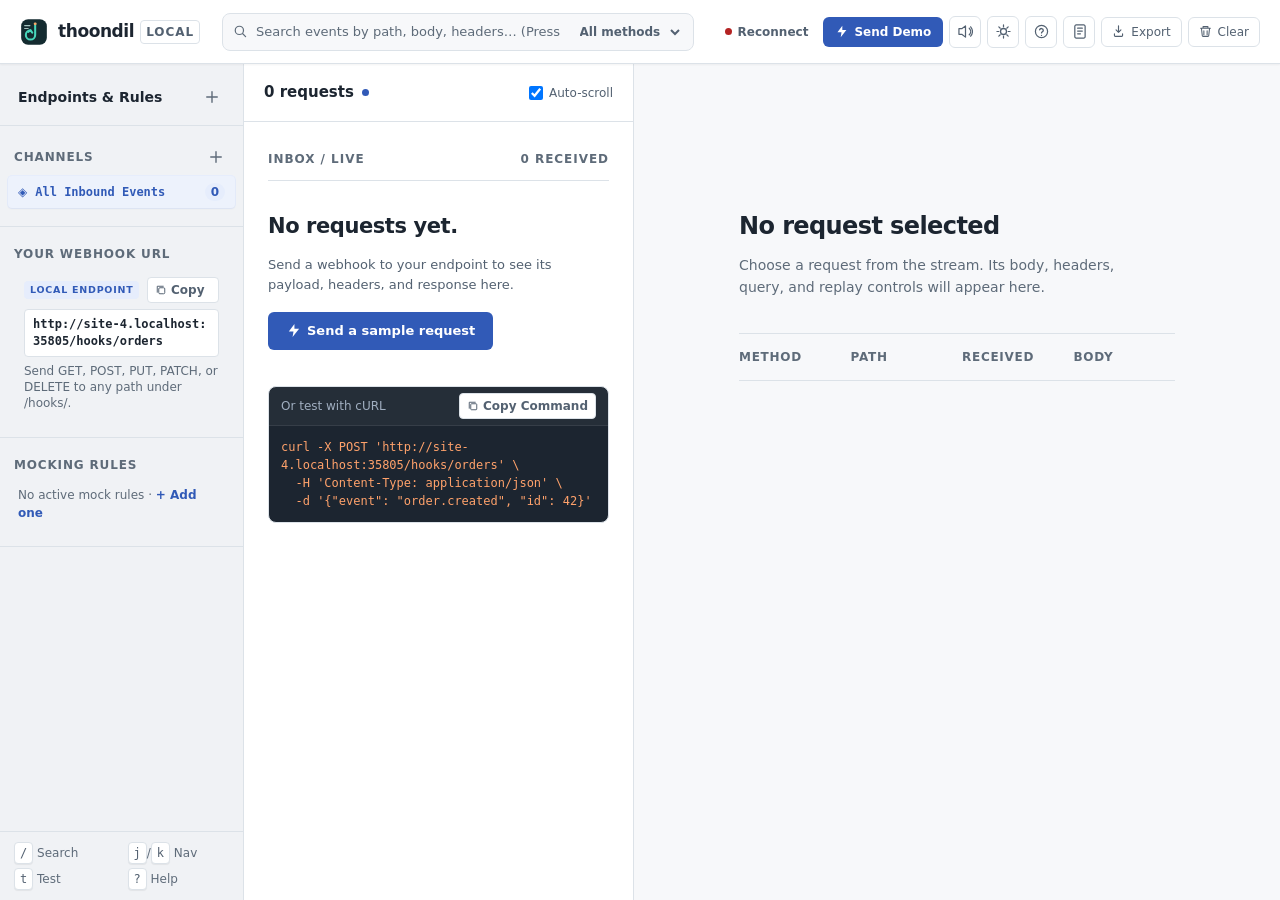
==== commit 77baef63: "Redesign Thoondil viewer and documentation" ====
--- a/static/index.html
+++ b/static/index.html
@@ -6,6 +6,7 @@
     <title>Thoondil — Webhook Inspector</title>
     <link rel="icon" type="image/svg+xml" href="/static/favicon.svg" />
     <link rel="stylesheet" href="/static/styles.css" />
+    <link rel="stylesheet" href="/static/redesign.css" />
   </head>
   <body>
     <!-- Top Navigation Bar -->
@@ -26,10 +27,10 @@
             <circle cx="8.5" cy="8.5" r="5.5" stroke="currentColor" stroke-width="1.6"/>
             <path d="M13 13l3.8 3.8" stroke="currentColor" stroke-width="1.6" stroke-linecap="round"/>
           </svg>
-          <input type="text" id="search-input" placeholder="Search events by path, body, headers… (Press /)" autocomplete="off" spellcheck="false" />
+          <input type="text" id="search-input" aria-label="Search events" placeholder="Search events by path, body, headers… (Press /)" autocomplete="off" spellcheck="false" />
           <div class="search-filters">
             <select id="method-filter" title="Filter by HTTP method">
-              <option value="">All Verbs</option>
+              <option value="">All methods</option>
               <option value="GET">GET</option>
               <option value="POST">POST</option>
               <option value="PUT">PUT</option>
@@ -41,6 +42,7 @@
       </div>
 
       <div class="topbar-right">
+        <button id="btn-mobile-menu" class="btn-ghost mobile-menu-button" type="button" aria-expanded="false" aria-controls="mobile-tools">Menu</button>
         <!-- Live Connection Status -->
         <div class="connection-pill" id="conn-pill" title="Server-Sent Events Realtime Stream">
           <span id="status-dot" class="status-dot online"></span>
@@ -48,7 +50,7 @@
         </div>
 
         <!-- 1-Click Send Test Webhook -->
-        <button id="btn-send-demo" class="btn-topbar btn-demo" title="Send a sample webhook event right now (Key: T)">
+        <button id="btn-send-demo" class="btn-topbar btn-demo" aria-label="Send demo request" title="Send a sample webhook event right now (Key: T)">
           <svg viewBox="0 0 16 16" fill="none"><path d="M9 1L3 9h5l-1 6 7-9H9V1z" fill="currentColor"/></svg>
           <span>Send Demo</span>
         </button>
@@ -89,11 +91,19 @@
       </div>
     </header>
 
+    <div class="mobile-utilities" aria-label="Utilities">
+      <button type="button" data-action="btn-export">Export</button>
+      <button type="button" data-action="btn-clear">Clear</button>
+      <button type="button" data-action="btn-theme-toggle">Theme</button>
+      <button type="button" data-action="btn-sound-toggle">Sound</button>
+      <button type="button" data-action="btn-shortcuts">Shortcuts</button>
+      <a href="/docs/">Docs</a>
+    </div>
     <!-- Main 3-pane layout -->
     <div class="workspace">
 
       <!-- LEFT SIDEBAR: Channels & Rules -->
-      <aside class="sidebar" aria-label="Sidebar navigation">
+      <aside class="sidebar" id="mobile-tools" aria-label="Sidebar navigation">
         <div class="sidebar-header">
           <span class="sidebar-title">Endpoints &amp; Rules</span>
           <button id="btn-add-mock" class="btn-icon-subtle" title="Create response mocking rule">
@@ -172,12 +182,13 @@
 
         <!-- Empty State -->
         <div id="empty-state" class="empty-state">
-          <h3 class="empty-title">Waiting for your first webhook</h3>
-          <p class="empty-desc">Send HTTP requests to your endpoint, or click below to trigger a live sample right away.</p>
+          <div class="empty-rule" aria-hidden="true"><span>INBOX / LIVE</span><span>0 RECEIVED</span></div>
+          <h3 class="empty-title">No requests yet.</h3>
+          <p class="empty-desc">Send a webhook to your endpoint to see its payload, headers, and response here.</p>
 
           <button id="btn-empty-demo" class="btn-primary btn-demo-large">
             <svg viewBox="0 0 16 16" fill="none"><path d="M9 1L3 9h5l-1 6 7-9H9V1z" fill="currentColor"/></svg>
-            <span>Trigger Demo Webhook</span>
+            <span>Send a sample request</span>
           </button>
 
           <div class="curl-box">
@@ -201,13 +212,11 @@
         <button id="btn-back-feed" class="mobile-back" type="button">← Back to requests</button>
         <!-- Inspector Unselected State -->
         <div id="inspector-empty" class="inspector-empty">
-          <div class="inspector-empty-icon">
-            <svg viewBox="0 0 48 48" fill="none">
-              <circle cx="24" cy="24" r="18" stroke="currentColor" stroke-width="1.8" stroke-dasharray="3 3"/>
-              <path d="M24 16v10l6 3" stroke="currentColor" stroke-width="2" stroke-linecap="round" stroke-linejoin="round"/>
-            </svg>
-          </div>
-          <p class="inspector-empty-text">Select an event from the feed to inspect headers, JSON payloads, and query parameters</p>
+          <div class="inspector-empty-inner">
+            <h2>No request selected</h2>
+            <p class="inspector-empty-text">Choose a request from the stream. Its body, headers, query, and replay controls will appear here.</p>
+            <div class="inspector-empty-preview" aria-hidden="true"><span>METHOD</span><span>PATH</span><span>RECEIVED</span><span>BODY</span></div>
+          </div>
         </div>
 
         <!-- Inspector Content -->
@@ -253,7 +262,7 @@
             <div class="replay-group">
               <div class="replay-input-wrap">
                 <span class="replay-prefix">TARGET:</span>
-                <input id="replay-url" type="text" placeholder="http://localhost:3000/webhook" class="replay-input" spellcheck="false" />
+                <input id="replay-url" type="text" aria-label="Replay target URL" placeholder="http://localhost:3000/webhook" class="replay-input" spellcheck="false" />
               </div>
               <button id="btn-replay" class="btn-primary btn-replay" title="Forward this captured event to your local app">
                 <svg viewBox="0 0 16 16" fill="none"><path d="M14 8A6 6 0 112 8" stroke="currentColor" stroke-width="1.6" stroke-linecap="round"/><path d="M14 4v4h-4" stroke="currentColor" stroke-width="1.6" stroke-linecap="round" stroke-linejoin="round"/></svg>
@@ -353,9 +362,9 @@
           <p class="modal-intro">Inject custom HTTP response status codes and mock bodies for matching incoming webhook calls.</p>
           <div class="form-row">
             <div class="form-group flex-2">
-              <label for="mock-path">Path Match (contains)</label>
+              <label for="mock-path">Exact path</label>
               <input id="mock-path" type="text" placeholder="/hooks/orders" spellcheck="false" />
-              <span class="form-hint">E.g. `/orders` or `/payments`</span>
+              <span class="form-hint">For example, /hooks/orders</span>
             </div>
             <div class="form-group flex-1">
               <label for="mock-method">Method</label>
@@ -372,7 +381,7 @@
           <div class="form-row">
             <div class="form-group flex-1">
               <label for="mock-status">Response HTTP Status</label>
-              <input id="mock-status" type="number" value="200" min="100" max="599" />
+              <input id="mock-status" type="number" value="200" min="200" max="599" />
             </div>
             <div class="form-group flex-2">
               <label>Intercept Mode</label>
--- a/static/styles.css
+++ b/static/styles.css
@@ -206,7 +206,7 @@
 }
 .brand-accent { color: var(--primary); }
 .brand-pill {
-  font-size: 11px;
+  font-size:12px;
   font-weight: 750;
   letter-spacing: 0.08em;
   padding: 2px 5px;
@@ -253,7 +253,7 @@
   border: none;
   background: transparent;
   color: var(--text-secondary);
-  font-size: 11.5px;
+  font-size:12px;
   font-weight: 600;
   cursor: pointer;
   padding: 4px 6px;
@@ -269,7 +269,7 @@
   border-radius: 20px;
   background: var(--bg-subtle);
   border: 1px solid var(--border);
-  font-size: 11.5px;
+  font-size:12px;
   font-weight: 600;
   color: var(--text-secondary);
   cursor: pointer;
@@ -404,7 +404,7 @@
   color: var(--text-secondary);
   border: 1px solid var(--border);
   background: var(--bg-card);
-  font-size: 11.5px;
+  font-size:12px;
   font-weight: 600;
   transition: all 0.15s;
   white-space: nowrap;
@@ -424,7 +424,7 @@
   color: var(--text-secondary);
   border: 1px solid var(--border);
   background: var(--bg-card);
-  font-size: 11px;
+  font-size:12px;
   font-weight: 600;
   min-width: 72px;
   transition: all 0.15s;
@@ -489,7 +489,7 @@
   padding: 0;
 }
 .sidebar-label {
-  font-size: 11px;
+  font-size:12px;
   font-weight: 750;
   letter-spacing: 0.1em;
   color: var(--text-muted);
@@ -535,7 +535,7 @@
   white-space: nowrap;
 }
 .channel-badge {
-  font-size: 11px;
+  font-size:12px;
   font-weight: 700;
   min-width: 20px;
   height: 18px;
@@ -579,7 +579,7 @@
 .endpoint-card code {
   display: block;
   font-family: var(--font-mono);
-  font-size: 11px;
+  font-size:12px;
   font-weight: 600;
   color: var(--primary);
   line-height: 1.4;
@@ -593,7 +593,7 @@
   user-select: all;
 }
 .endpoint-hint {
-  font-size: 11px;
+  font-size:12px;
   color: var(--text-muted);
   line-height: 1.35;
 }
@@ -606,7 +606,7 @@
   gap: 4px;
 }
 .mock-empty {
-  font-size: 11.5px;
+  font-size:12px;
   color: var(--text-muted);
   padding: 6px 8px;
 }
@@ -626,7 +626,7 @@
   border-radius: var(--radius-sm);
   background: var(--bg-card);
   border: 1px solid var(--border);
-  font-size: 11.5px;
+  font-size:12px;
   box-shadow: var(--shadow-sm);
 }
 .mock-rule-path {
@@ -637,7 +637,7 @@
   white-space: nowrap;
 }
 .mock-rule-status {
-  font-size: 11px;
+  font-size:12px;
   font-weight: 700;
   color: var(--primary);
   background: var(--primary-soft);
@@ -663,7 +663,7 @@
   display: grid;
   grid-template-columns: 1fr 1fr;
   gap: 4px 12px;
-  font-size: 11px;
+  font-size:12px;
   color: var(--text-muted);
 }
 kbd {
@@ -673,7 +673,7 @@
   background: var(--bg-card);
   border: 1px solid var(--border);
   font-family: var(--font-mono);
-  font-size: 11px;
+  font-size:12px;
   color: var(--text-secondary);
   box-shadow: 0 1px 1px rgba(0,0,0,0.06);
 }
@@ -723,7 +723,7 @@
   display: flex;
   align-items: center;
   gap: 6px;
-  font-size: 11.5px;
+  font-size:12px;
   color: var(--text-secondary);
   cursor: pointer;
   user-select: none;
@@ -788,13 +788,13 @@
   padding: 6px 12px;
   background: rgba(255,255,255,0.04);
   border-bottom: 1px solid rgba(255,255,255,0.08);
-  font-size: 11px;
+  font-size:12px;
   color: #A0AEC0;
 }
 .curl-code {
   padding: 12px;
   font-family: var(--font-mono);
-  font-size: 11px;
+  font-size:12px;
   color: #FFA26B;
   white-space: pre-wrap;
   line-height: 1.5;
@@ -850,7 +850,7 @@
   position: absolute;
   top: 6px;
   right: 8px;
-  font-size: 11px;
+  font-size:12px;
   color: var(--warning);
 }
 
@@ -860,7 +860,7 @@
   align-items: center;
   justify-content: center;
   font-family: var(--font-mono);
-  font-size: 11px;
+  font-size:12px;
   font-weight: 750;
   padding: 2.5px 7px;
   border-radius: 4px;
@@ -887,7 +887,7 @@
 .event-preview {
   display: block;
   font-family: var(--font-mono);
-  font-size: 11px;
+  font-size:12px;
   color: var(--text-muted);
   overflow: hidden;
   text-overflow: ellipsis;
@@ -899,7 +899,7 @@
   display: flex;
   align-items: center;
   gap: 8px;
-  font-size: 11px;
+  font-size:12px;
   color: var(--text-muted);
   margin-top: 2px;
 }
@@ -948,7 +948,7 @@
 }
 .inspector-badge-wrap { display: flex; align-items: center; gap: 6px; }
 .status-badge {
-  font-size: 11px;
+  font-size:12px;
   font-weight: 750;
   padding: 2px 6px;
   border-radius: 4px;
@@ -971,7 +971,7 @@
   display: flex;
   align-items: center;
   gap: 8px;
-  font-size: 11px;
+  font-size:12px;
   color: var(--text-secondary);
   flex-wrap: wrap;
 }
@@ -1010,7 +1010,7 @@
 .replay-note {
   flex-basis: 100%;
   color: var(--text-secondary);
-  font-size: 11px;
+  font-size:12px;
   line-height: 1.4;
 }
 .mobile-back { display: none; }
@@ -1028,7 +1028,7 @@
   flex: 1;
 }
 .replay-prefix {
-  font-size: 11px;
+  font-size:12px;
   font-weight: 750;
   color: var(--text-muted);
   letter-spacing: 0.05em;
@@ -1039,14 +1039,14 @@
   background: transparent;
   padding: 5px 0;
   font-family: var(--font-mono);
-  font-size: 11.5px;
+  font-size:12px;
   flex: 1;
   box-shadow: none;
 }
 .replay-input:focus { border: none; box-shadow: none; }
 .btn-replay {
   padding: 6px 12px;
-  font-size: 11.5px;
+  font-size:12px;
   white-space: nowrap;
 }
 
@@ -1099,7 +1099,7 @@
   border-radius: var(--radius-xs) var(--radius-xs) 0 0;
 }
 .tab-badge {
-  font-size: 11px;
+  font-size:12px;
   font-weight: 750;
   padding: 1px 5px;
   border-radius: 4px;
@@ -1107,7 +1107,7 @@
   color: var(--primary);
 }
 .tab-badge-num {
-  font-size: 11px;
+  font-size:12px;
   font-weight: 700;
   color: var(--text-muted);
 }
@@ -1144,17 +1144,17 @@
   gap: 8px;
 }
 .pane-toolbar-title {
-  font-size: 11px;
+  font-size:12px;
   font-weight: 750;
   letter-spacing: 0.08em;
   color: var(--text-muted);
 }
 .redact-note {
-  font-size: 11px;
+  font-size:12px;
   color: var(--warning);
 }
 .btn-subtle-sm {
-  font-size: 11px;
+  font-size:12px;
   font-weight: 600;
   color: var(--text-secondary);
   padding: 2px 7px;
@@ -1165,7 +1165,7 @@
 .btn-subtle-sm:hover { color: var(--text-primary); border-color: var(--border-bright); }
 
 .format-badge {
-  font-size: 11px;
+  font-size:12px;
   font-weight: 750;
   padding: 2px 6px;
   border-radius: 4px;
@@ -1201,7 +1201,7 @@
   display: inline-block;
   width: 14px;
   text-align: center;
-  font-size: 11px;
+  font-size:12px;
   margin-right: 3px;
   transition: transform 0.15s;
 }
@@ -1218,7 +1218,7 @@
   margin-left: 5px;
 }
 .json-collapsed > .json-children { display: none; }
-.json-inline-preview { color: #64748B; font-size: 11px; margin-left: 4px; }
+.json-inline-preview { color: #64748B; font-size:12px; margin-left: 4px; }
 
 /* Key-Value Tables (Headers & Params) */
 .kv-table {
@@ -1238,7 +1238,7 @@
 .kv-key {
   padding: 8px 12px;
   font-family: var(--font-mono);
-  font-size: 11.5px;
+  font-size:12px;
   font-weight: 600;
   color: var(--primary);
   background: var(--bg-subtle);
@@ -1248,7 +1248,7 @@
 .kv-val {
   padding: 8px 12px;
   font-family: var(--font-mono);
-  font-size: 11.5px;
+  font-size:12px;
   color: var(--text-primary);
   overflow-wrap: anywhere;
 }
@@ -1271,7 +1271,7 @@
   border-radius: var(--radius-sm);
   padding: 14px 16px;
   font-family: var(--font-mono);
-  font-size: 11.5px;
+  font-size:12px;
   color: #FFAA7A;
   line-height: 1.6;
   white-space: pre-wrap;
@@ -1371,13 +1371,13 @@
 .form-group.flex-1 { flex: 1; }
 .form-group.flex-2 { flex: 2; }
 .form-group label {
-  font-size: 11px;
+  font-size:12px;
   font-weight: 700;
   letter-spacing: 0.05em;
   color: var(--text-secondary);
   text-transform: uppercase;
 }
-.form-hint { font-size: 11px; color: var(--text-muted); }
+.form-hint { font-size:12px; color: var(--text-muted); }
 .form-group input, .form-group select, .form-group textarea {
   width: 100%;
   font-size: 12.5px;
@@ -1426,7 +1426,7 @@
 .toggle-control input:checked + .toggle-slider::after {
   left: 20px;
 }
-.toggle-text { font-size: 11.5px; color: var(--text-secondary); }
+.toggle-text { font-size:12px; color: var(--text-secondary); }
 
 .modal-footer {
   display: flex;
--- a/static/redesign.css
+++ b/static/redesign.css
@@ -0,0 +1,107 @@
+/* Request ledger: visual layer over the application's functional styles. */
+:root, [data-theme="warm-sand"] {
+  --bg-base:#f7f8fa; --bg-sidebar:#f0f2f5; --bg-card:#fff;
+  --bg-hover:#e9edf3; --bg-selected:#edf2fc; --bg-input:#fff;
+  --bg-code:#1c2530; --bg-modal:#fff; --bg-subtle:#f4f6f8;
+  --primary:#315ab7; --primary-hover:#25488f; --primary-soft:#e6edfc;
+  --primary-glow:rgba(49,90,183,.15); --text-primary:#1c2530;
+  --text-secondary:#536171; --text-muted:#5e6b79; --border:#dce2e8;
+  --border-bright:#b8c4d0; --border-focus:#315ab7;
+  --topbar-h:64px; --sidebar-w:244px;
+  --font-sans:ui-sans-serif,system-ui,-apple-system,"Segoe UI",sans-serif;
+  --font-mono:ui-monospace,"Cascadia Code",Consolas,monospace;
+}
+[data-theme="obsidian"] {
+  --bg-base:#121923; --bg-sidebar:#19222e; --bg-card:#1c2632;
+  --bg-hover:#283544; --bg-selected:#283b58; --bg-input:#17212c;
+  --bg-code:#101720; --bg-modal:#202b38; --bg-subtle:#26313e;
+  --primary:#a9c4ff; --primary-hover:#bed0ff; --primary-soft:#293e5d;
+  --primary-glow:rgba(169,196,255,.12); --text-primary:#e8edf3;
+  --text-secondary:#b6c3d0; --text-muted:#aebdcb; --border:#374454;
+  --border-bright:#536477; --border-focus:#a9c4ff;
+}
+body { font-size:13px; }
+::selection { background:#c9d8fa; color:#17243a; }
+.topbar { border-top:0; padding:0 20px; gap:22px; }
+.topbar-center { max-width:540px; margin:0; }
+.topbar-right { margin-left:auto; gap:6px; }
+.brand-name { font-size:17px; letter-spacing:-.025em; }
+.brand-pill { color:var(--text-secondary); border-color:var(--border); background:transparent; }
+.search-bar { height:38px; background:var(--bg-base); border-color:var(--border); box-shadow:none; }
+.search-bar input { font-size:13px; }
+.connection-pill { background:transparent; border:0; }
+.btn-primary,.btn-demo { box-shadow:none; }
+.btn-primary:hover { box-shadow:none; }
+.btn-icon,.btn-ghost,.btn-action { box-shadow:none; }
+.workspace { grid-template-columns:var(--sidebar-w) minmax(310px,390px) minmax(0,1fr); }
+.sidebar { overflow-y:auto; }
+.sidebar-header { padding:20px 18px 15px; }
+.sidebar-title { text-transform:none; letter-spacing:0; font-size:14px; }
+.sidebar-section { padding:18px 0; }
+.sidebar-label { letter-spacing:.07em; }
+.channel-item { border-radius:4px; font-family:var(--font-sans); font-size:13px; }
+.channel-item.active { border-left:0; background:var(--bg-selected); }
+.endpoint-card { background:transparent; border:0; box-shadow:none; padding:8px 14px; }
+.endpoint-card code { background:var(--bg-card); border:1px solid var(--border); color:var(--text-primary); }
+.sidebar-footer { background:transparent; }
+.event-list-pane { background:var(--bg-card); }
+.event-list-header { min-height:58px; padding:0 20px; background:var(--bg-card); }
+.event-count { font-size:15px; }
+.event-list { padding:0; gap:0; }
+.event-item { border:0; border-bottom:1px solid var(--border); border-radius:0; padding:17px 20px; box-shadow:none; }
+.event-item.selected { border:0; border-bottom:1px solid var(--border); background:var(--bg-selected); box-shadow:inset 3px 0 var(--primary); }
+.event-path { font-size:13px; }
+.event-preview,.event-meta { font-size:12px; }
+.sidebar-label,.sidebar-footer,.endpoint-hint,.mock-empty,.meta-item,.replay-note,.tab-badge,.tab-badge-num,.pane-toolbar-title,.redact-note,.form-hint { font-size:12px; }
+.empty-state { align-items:flex-start; justify-content:flex-start; text-align:left; padding:28px 24px; gap:12px; overflow:auto; }
+.empty-rule { display:flex; justify-content:space-between; width:100%; padding-bottom:12px; border-bottom:1px solid var(--border); color:var(--text-muted); font-size:12px; font-weight:700; letter-spacing:.08em; }
+.empty-title { font-size:21px; letter-spacing:-.02em; margin-top:18px; }
+.empty-desc { font-size:13px; text-align:left; line-height:1.6; }
+.btn-demo-large { margin-top:4px; }
+.curl-box { width:100%; margin-top:24px; box-shadow:none; flex-shrink:0; }
+[data-theme="obsidian"] .btn-primary, [data-theme="obsidian"] .btn-demo { color:#142139; }
+.inspector-pane { background:var(--bg-base); }
+.inspector-empty { align-items:stretch; justify-content:flex-start; text-align:left; padding:0; }
+.inspector-empty-inner { max-width:500px; margin:clamp(60px,14vh,150px) auto 0; padding:0 32px; width:100%; }
+.inspector-empty-label { color:var(--text-muted); font-size:12px; letter-spacing:.08em; font-weight:700; }
+.inspector-empty h2 { margin:18px 0 10px; color:var(--text-primary); font-size:24px; letter-spacing:-.025em; }
+.inspector-empty-text { max-width:390px; font-size:14px; line-height:1.6; }
+.inspector-empty-preview { display:grid; grid-template-columns:repeat(4,1fr); gap:10px; margin-top:34px; padding:14px 0; border-top:1px solid var(--border); border-bottom:1px solid var(--border); font-size:12px; font-weight:700; letter-spacing:.06em; }
+.inspector-header,.inspector-actions,.inspector-tabs { background:var(--bg-card); }
+.inspector-header { padding:22px 24px 18px; }
+.insp-path { font-size:16px; }
+.inspector-actions { padding:16px 24px; }
+.inspector-tabs { padding-left:24px; }
+.tab-content { padding:20px 24px; }
+.body-viewer,.raw-viewer { border:0; box-shadow:none; font-size:13px; line-height:1.7; }
+.modal-backdrop { backdrop-filter:none; }
+.modal-header,.modal-footer { background:var(--bg-card); }
+.modal-body { gap:18px; padding:24px; }
+.form-group label { letter-spacing:0; text-transform:none; font-size:12px; }
+.toggle-control input { display:block; position:absolute; opacity:0; width:1px; height:1px; }
+.toggle-control input:focus-visible + .toggle-slider { outline:2px solid var(--primary); outline-offset:3px; }
+.mobile-menu-button { display:none; }
+.mobile-utilities { display:none; }
+@media(max-width:960px) { .workspace { grid-template-columns:minmax(280px,340px) minmax(0,1fr); } }
+@media(max-width:960px) {
+  .mobile-menu-button { display:inline-flex; }
+  .mobile-menu-open .sidebar { display:flex; position:fixed; z-index:120; top:var(--topbar-h); bottom:0; left:0; width:min(300px,85vw); box-shadow:8px 0 24px rgba(28,37,48,.18); }
+}
+@media(max-width:680px) {
+  :root { --topbar-h:108px; }
+  .topbar { padding:0 16px; gap:0 8px; }
+  .topbar #btn-send-demo span { display:none; }
+  .topbar #btn-send-demo { padding:8px 10px; }
+  .topbar-center { margin:0; }
+  .workspace { grid-template-columns:1fr; }
+  .empty-state { padding:24px 20px; }
+  .inspector-header { padding:18px 16px; }
+  .inspector-actions { padding:14px 16px; }
+  .inspector-tabs { padding-left:16px; }
+  .tab-content { padding:16px; }
+  .topbar-right > #btn-mobile-menu { display:inline-flex !important; }
+  .mobile-menu-open .mobile-utilities { display:flex; flex-wrap:wrap; gap:6px; position:fixed; z-index:121; top:var(--topbar-h); left:0; width:min(300px,85vw); padding:12px; background:var(--bg-sidebar); border-bottom:1px solid var(--border); }
+  .mobile-utilities button,.mobile-utilities a { padding:7px 9px; border:1px solid var(--border); border-radius:4px; background:var(--bg-card); color:var(--text-primary); font-size:12px; text-decoration:none; }
+  .mobile-menu-open .sidebar { top:calc(var(--topbar-h) + 90px); }
+}
+@media(prefers-reduced-motion:reduce) { *,*::before,*::after { animation-duration:.01ms !important; transition-duration:.01ms !important; scroll-behavior:auto !important; } }
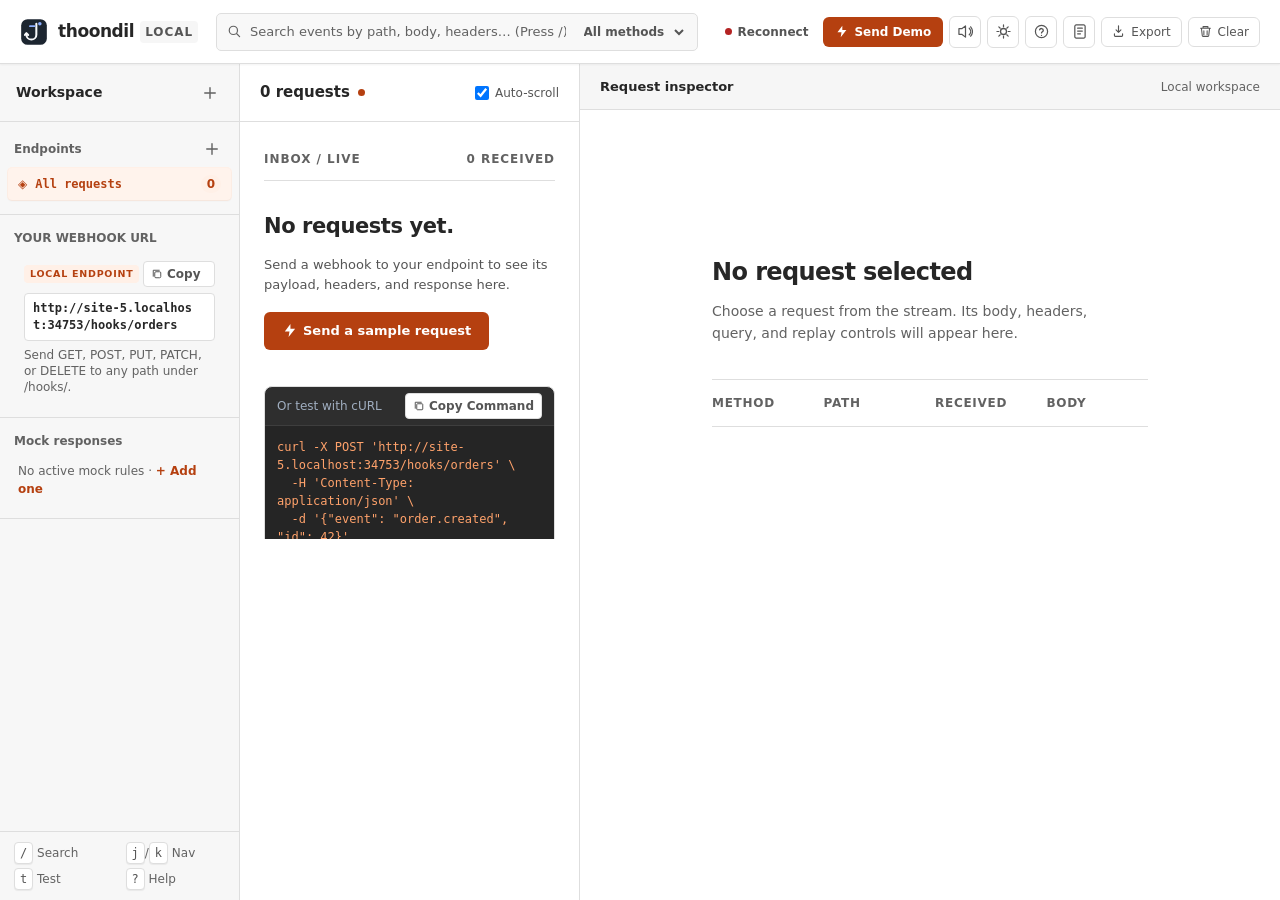
==== commit 9e7b2af9: "Adapt workspace to familiar API client patterns" ====
--- a/static/index.html
+++ b/static/index.html
@@ -105,7 +105,7 @@
       <!-- LEFT SIDEBAR: Channels & Rules -->
       <aside class="sidebar" id="mobile-tools" aria-label="Sidebar navigation">
         <div class="sidebar-header">
-          <span class="sidebar-title">Endpoints &amp; Rules</span>
+          <span class="sidebar-title">Workspace</span>
           <button id="btn-add-mock" class="btn-icon-subtle" title="Create response mocking rule">
             <svg viewBox="0 0 16 16" fill="none"><path d="M8 2v12M2 8h12" stroke="currentColor" stroke-width="1.6" stroke-linecap="round"/></svg>
             <span class="sr-only">Add Mock Rule</span>
@@ -115,7 +115,7 @@
         <!-- Endpoints Group -->
         <div class="sidebar-section">
           <div class="sidebar-section-header">
-            <div class="sidebar-label">CHANNELS</div>
+            <div class="sidebar-label">Endpoints</div>
             <button id="btn-add-channel" class="btn-icon-subtle" title="Create a new named channel">
               <svg viewBox="0 0 16 16" fill="none"><path d="M8 2v12M2 8h12" stroke="currentColor" stroke-width="1.6" stroke-linecap="round"/></svg>
               <span class="sr-only">Add Channel</span>
@@ -124,7 +124,7 @@
           <ul id="channel-list" class="channel-list">
             <li class="channel-item active" data-channel="all" role="button" tabindex="0">
               <span class="channel-icon">◈</span>
-              <span class="channel-name">All Inbound Events</span>
+              <span class="channel-name">All requests</span>
               <span class="channel-badge" id="badge-all">0</span>
             </li>
           </ul>
@@ -148,7 +148,7 @@
 
         <!-- Mock Rules -->
         <div class="sidebar-section">
-          <div class="sidebar-label">MOCKING RULES</div>
+          <div class="sidebar-label">Mock responses</div>
           <ul id="mock-rules-list" class="mock-rules-list">
             <li class="mock-empty">No active mock rules · <a href="#" id="mock-empty-add" class="mock-add-link">+ Add one</a></li>
           </ul>
@@ -210,6 +210,7 @@
       <!-- RIGHT PANE: Event Inspector -->
       <section class="inspector-pane" id="inspector" aria-label="Request details inspector">
         <button id="btn-back-feed" class="mobile-back" type="button">← Back to requests</button>
+        <div class="workbench-bar"><span>Request inspector</span><span class="workbench-context">Local workspace</span></div>
         <!-- Inspector Unselected State -->
         <div id="inspector-empty" class="inspector-empty">
           <div class="inspector-empty-inner">
@@ -261,7 +262,7 @@
             <!-- Forward / Replay to Localhost -->
             <div class="replay-group">
               <div class="replay-input-wrap">
-                <span class="replay-prefix">TARGET:</span>
+              <span class="replay-prefix">Replay to</span>
                 <input id="replay-url" type="text" aria-label="Replay target URL" placeholder="http://localhost:3000/webhook" class="replay-input" spellcheck="false" />
               </div>
               <button id="btn-replay" class="btn-primary btn-replay" title="Forward this captured event to your local app">
@@ -286,7 +287,7 @@
               <span id="tab-headers-count" class="tab-badge-num">0</span>
             </button>
             <button class="tab-btn" data-tab="query" role="tab" aria-selected="false">
-              <span>Params</span>
+            <span>Query Params</span>
               <span id="tab-query-count" class="tab-badge-num">0</span>
             </button>
             <button class="tab-btn" data-tab="raw" role="tab" aria-selected="false">
--- a/static/redesign.css
+++ b/static/redesign.css
@@ -105,3 +105,63 @@
   .mobile-menu-open .sidebar { top:calc(var(--topbar-h) + 90px); }
 }
 @media(prefers-reduced-motion:reduce) { *,*::before,*::after { animation-duration:.01ms !important; transition-duration:.01ms !important; scroll-behavior:auto !important; } }
+
+/* Familiar API workbench conventions, adapted to received webhooks. */
+:root, [data-theme="warm-sand"] {
+  --bg-base:#f8f8f8; --bg-sidebar:#f7f7f7; --bg-card:#fff;
+  --bg-hover:#ededed; --bg-selected:#fff3ec; --bg-subtle:#f6f6f6;
+  --primary:#b54010; --primary-hover:#96340d; --primary-soft:#fff0e7;
+  --primary-glow:rgba(201,76,23,.15); --text-primary:#262626;
+  --text-secondary:#555; --text-muted:#626262; --border:#dedede;
+  --border-bright:#b8b8b8; --border-focus:#c94c17;
+  --bg-code:#fafafa;
+}
+[data-theme="obsidian"] {
+  --bg-base:#1b1b1b; --bg-sidebar:#202020; --bg-card:#252525;
+  --bg-hover:#343434; --bg-selected:#433027; --bg-subtle:#303030;
+  --bg-code:#1d1d1d; --primary:#ffad85; --primary-hover:#ffc3a3;
+  --primary-soft:#533627; --text-primary:#eee; --text-secondary:#c6c6c6;
+  --text-muted:#bdbdbd; --border:#454545; --border-bright:#777;
+}
+.topbar { background:var(--bg-card); gap:18px; }
+.brand-pill { border:0; background:var(--bg-subtle); }
+.search-bar { border-radius:5px; }
+.workspace { grid-template-columns:240px minmax(280px,340px) minmax(0,1fr); }
+.sidebar-header { min-height:58px; padding:14px 16px; }
+.sidebar-section { padding:14px 0; }
+.sidebar-label { text-transform:none; font-size:12px; letter-spacing:0; }
+.channel-item.active { background:var(--bg-selected); color:var(--primary); }
+.event-list-header { min-height:58px; }
+.event-list-pane,.inspector-pane { background:var(--bg-card); }
+.event-item { padding:14px 16px; }
+.event-item.selected { box-shadow:none; background:var(--bg-selected); border-bottom:1px solid var(--border); }
+.workbench-bar { display:flex; align-items:center; justify-content:space-between; min-height:46px; padding:0 20px; border-bottom:1px solid var(--border); background:var(--bg-subtle); color:var(--text-primary); font-size:13px; font-weight:600; }
+.workbench-context { color:var(--text-muted); font-size:12px; font-weight:400; }
+.inspector-header { padding:18px 20px; }
+.inspector-actions { padding:14px 20px; }
+.replay-group { order:-1; }
+.replay-prefix { text-transform:none; }
+.inspector-tabs { padding-left:20px; }
+.tab-content { padding:16px 20px; }
+.body-viewer,.raw-viewer { border:1px solid var(--border); border-radius:4px; color:var(--text-primary); background:var(--bg-code); }
+.json-key { color:#9b3c22; } .json-string { color:#17623c; }
+.json-number { color:#2854a0; } .json-boolean,.json-null { color:#75449c; }
+.json-punctuation { color:#59636c; } .json-children { border-color:#ccd1d5; }
+.json-toggle { color:#606a73; } .json-toggle:hover { color:var(--text-primary); }
+[data-theme="obsidian"] .json-key { color:#ffad85; }
+[data-theme="obsidian"] .json-string { color:#a4e3b7; }
+[data-theme="obsidian"] .json-number { color:#a9c8ff; }
+[data-theme="obsidian"] .json-boolean,[data-theme="obsidian"] .json-null { color:#d8b6ff; }
+[data-theme="obsidian"] .json-punctuation,[data-theme="obsidian"] .json-toggle { color:#c2c2c2; }
+.curl-box { background:#252525; }
+@media(max-width:960px) { .workspace { grid-template-columns:minmax(280px,340px) minmax(0,1fr); } }
+@media(max-width:680px) {
+  .workspace { grid-template-columns:1fr; }
+  .workbench-bar { min-height:42px; padding:0 16px; }
+  .workbench-context { display:none; }
+  .inspector-header,.inspector-actions { padding:14px 16px; }
+  .inspector-tabs { padding-left:16px; overflow-x:auto; scrollbar-width:none; }
+  .inspector-tabs::-webkit-scrollbar { display:none; }
+  .tab-btn { white-space:nowrap; }
+  .tab-content { padding:16px; }
+}
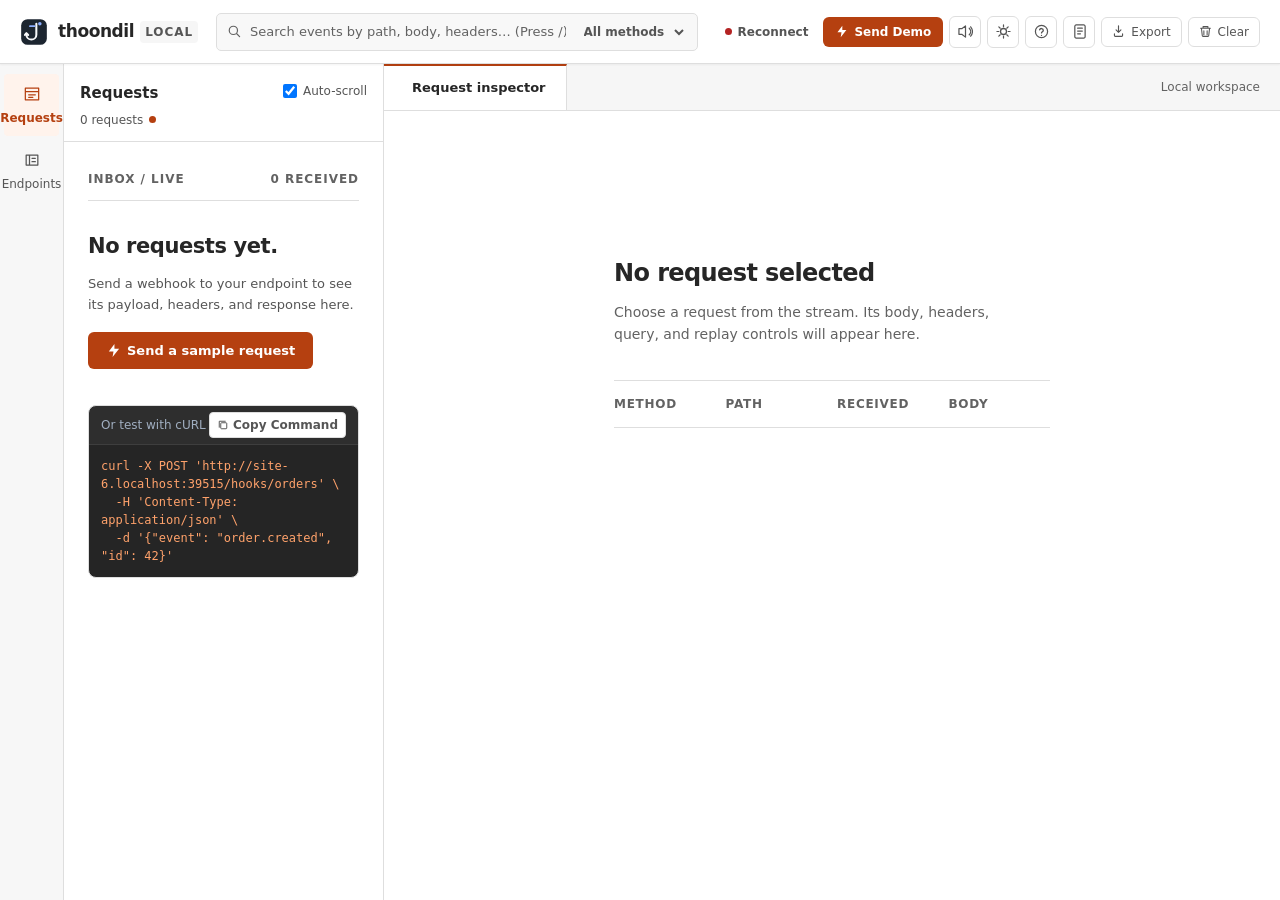
==== commit 90259017: "Restructure webhook workspace navigation" ====
--- a/static/index.html
+++ b/static/index.html
@@ -42,7 +42,7 @@
       </div>
 
       <div class="topbar-right">
-        <button id="btn-mobile-menu" class="btn-ghost mobile-menu-button" type="button" aria-expanded="false" aria-controls="mobile-tools">Menu</button>
+        <button id="btn-mobile-menu" class="btn-ghost mobile-menu-button" type="button" aria-expanded="false" aria-controls="mobile-utilities">Menu</button>
         <!-- Live Connection Status -->
         <div class="connection-pill" id="conn-pill" title="Server-Sent Events Realtime Stream">
           <span id="status-dot" class="status-dot online"></span>
@@ -91,7 +91,7 @@
       </div>
     </header>
 
-    <div class="mobile-utilities" aria-label="Utilities">
+    <div class="mobile-utilities" id="mobile-utilities" aria-label="Utilities">
       <button type="button" data-action="btn-export">Export</button>
       <button type="button" data-action="btn-clear">Clear</button>
       <button type="button" data-action="btn-theme-toggle">Theme</button>
@@ -101,6 +101,14 @@
     </div>
     <!-- Main 3-pane layout -->
     <div class="workspace">
+      <nav class="workspace-rail" aria-label="Workspace sections">
+        <button type="button" class="rail-button active" data-workspace-view="requests" aria-pressed="true" aria-controls="request-history">
+          <svg viewBox="0 0 24 24" fill="none" aria-hidden="true"><path d="M4 5h16v14H4zM4 9h16M8 13h8M8 16h5" stroke="currentColor" stroke-width="1.5" stroke-linecap="round" stroke-linejoin="round"/></svg><span>Requests</span>
+        </button>
+        <button type="button" class="rail-button" data-workspace-view="endpoints" aria-pressed="false" aria-controls="mobile-tools">
+          <svg viewBox="0 0 24 24" fill="none" aria-hidden="true"><path d="M5 6h14v12H5zM9 6v12M12 10h4M12 14h4" stroke="currentColor" stroke-width="1.5" stroke-linecap="round" stroke-linejoin="round"/></svg><span>Endpoints</span>
+        </button>
+      </nav>
 
       <!-- LEFT SIDEBAR: Channels & Rules -->
       <aside class="sidebar" id="mobile-tools" aria-label="Sidebar navigation">
@@ -166,9 +174,10 @@
       </aside>
 
       <!-- MIDDLE PANE: Event Stream List -->
-      <section class="event-list-pane" aria-label="Incoming webhooks feed">
+      <section class="event-list-pane" id="request-history" aria-label="Incoming webhooks feed">
         <div class="event-list-header">
           <div class="event-list-title-wrap">
+            <strong class="history-heading">Requests</strong>
             <span id="event-count" class="event-count">0 requests</span>
             <span id="stream-pulse" class="stream-pulse-active" title="Streaming live events"></span>
           </div>
@@ -205,12 +214,13 @@
 
         <!-- Event List -->
         <ul id="event-list" class="event-list" role="listbox" aria-label="Captured webhooks"></ul>
+        <div id="no-results" class="no-results" hidden><h3>No matching requests</h3><p>Try another search or clear the filters.</p><button id="btn-clear-filters" type="button" class="btn-ghost">Clear filters</button></div>
       </section>
 
       <!-- RIGHT PANE: Event Inspector -->
       <section class="inspector-pane" id="inspector" aria-label="Request details inspector">
         <button id="btn-back-feed" class="mobile-back" type="button">← Back to requests</button>
-        <div class="workbench-bar"><span>Request inspector</span><span class="workbench-context">Local workspace</span></div>
+        <div class="workbench-bar"><span class="workbench-tab"><span id="workbench-method"></span><span id="workbench-title">Request inspector</span></span><span class="workbench-context">Local workspace</span></div>
         <!-- Inspector Unselected State -->
         <div id="inspector-empty" class="inspector-empty">
           <div class="inspector-empty-inner">
@@ -278,19 +288,19 @@
 
           <!-- Inspector Tabs -->
           <div class="inspector-tabs" role="tablist">
-            <button class="tab-btn active" data-tab="body" role="tab" aria-selected="true">
+            <button id="inspector-tab-body" class="tab-btn active" data-tab="body" role="tab" aria-selected="true" aria-controls="tab-body">
               <span>Body</span>
               <span id="tab-body-badge" class="tab-badge">JSON</span>
             </button>
-            <button class="tab-btn" data-tab="headers" role="tab" aria-selected="false">
+            <button id="inspector-tab-headers" class="tab-btn" data-tab="headers" role="tab" aria-selected="false" aria-controls="tab-headers" tabindex="-1">
               <span>Headers</span>
               <span id="tab-headers-count" class="tab-badge-num">0</span>
             </button>
-            <button class="tab-btn" data-tab="query" role="tab" aria-selected="false">
+            <button id="inspector-tab-query" class="tab-btn" data-tab="query" role="tab" aria-selected="false" aria-controls="tab-query" tabindex="-1">
             <span>Query Params</span>
               <span id="tab-query-count" class="tab-badge-num">0</span>
             </button>
-            <button class="tab-btn" data-tab="raw" role="tab" aria-selected="false">
+            <button id="inspector-tab-raw" class="tab-btn" data-tab="raw" role="tab" aria-selected="false" aria-controls="tab-raw" tabindex="-1">
               <span>Raw</span>
             </button>
           </div>
@@ -298,7 +308,7 @@
           <!-- Tab Panels -->
           <div class="tab-content">
             <!-- BODY TAB -->
-            <div id="tab-body" class="tab-pane active" role="tabpanel">
+            <div id="tab-body" class="tab-pane active" role="tabpanel" aria-labelledby="inspector-tab-body">
               <div class="body-toolbar">
                 <div class="body-toolbar-left">
                   <span id="body-format-badge" class="format-badge format-json">JSON</span>
@@ -315,7 +325,7 @@
             </div>
 
             <!-- HEADERS TAB -->
-            <div id="tab-headers" class="tab-pane" role="tabpanel" hidden>
+            <div id="tab-headers" class="tab-pane" role="tabpanel" aria-labelledby="inspector-tab-headers" hidden>
               <div class="pane-toolbar">
                 <span class="pane-toolbar-title">INCOMING HTTP HEADERS</span>
                 <span class="redact-note">⚠️ Sensitive values like Authorization, Cookie, API keys are auto-redacted</span>
@@ -324,7 +334,7 @@
             </div>
 
             <!-- QUERY PARAMS TAB -->
-            <div id="tab-query" class="tab-pane" role="tabpanel" hidden>
+            <div id="tab-query" class="tab-pane" role="tabpanel" aria-labelledby="inspector-tab-query" hidden>
               <div class="pane-toolbar">
                 <span class="pane-toolbar-title">URL QUERY PARAMETERS</span>
               </div>
@@ -332,7 +342,7 @@
             </div>
 
             <!-- RAW TAB -->
-            <div id="tab-raw" class="tab-pane" role="tabpanel" hidden>
+            <div id="tab-raw" class="tab-pane" role="tabpanel" aria-labelledby="inspector-tab-raw" hidden>
               <div class="body-toolbar">
                 <span class="pane-toolbar-title">FULL JSON REPRESENTATION</span>
                 <button id="btn-copy-raw" class="btn-copy-small">
--- a/static/redesign.css
+++ b/static/redesign.css
@@ -87,6 +87,7 @@
   .mobile-menu-button { display:inline-flex; }
   .mobile-menu-open .sidebar { display:flex; position:fixed; z-index:120; top:var(--topbar-h); bottom:0; left:0; width:min(300px,85vw); box-shadow:8px 0 24px rgba(28,37,48,.18); }
 }
+@media(min-width:681px) { .mobile-menu-button { display:none; } }
 @media(max-width:680px) {
   :root { --topbar-h:108px; }
   .topbar { padding:0 16px; gap:0 8px; }
@@ -104,6 +105,7 @@
   .mobile-utilities button,.mobile-utilities a { padding:7px 9px; border:1px solid var(--border); border-radius:4px; background:var(--bg-card); color:var(--text-primary); font-size:12px; text-decoration:none; }
   .mobile-menu-open .sidebar { top:calc(var(--topbar-h) + 90px); }
 }
+
 @media(prefers-reduced-motion:reduce) { *,*::before,*::after { animation-duration:.01ms !important; transition-duration:.01ms !important; scroll-behavior:auto !important; } }
 
 /* Familiar API workbench conventions, adapted to received webhooks. */
@@ -165,3 +167,52 @@
   .tab-btn { white-space:nowrap; }
   .tab-content { padding:16px; }
 }
+
+/* Workspace navigation: one sidebar at a time, with a dedicated workbench. */
+.workspace { grid-template-columns:64px 320px minmax(0,1fr); }
+.workspace-rail { grid-column:1; grid-row:1; display:flex; flex-direction:column; align-items:stretch; gap:4px; padding:10px 4px; background:var(--bg-sidebar); border-right:1px solid var(--border); }
+.rail-button { display:flex; flex-direction:column; align-items:center; justify-content:center; gap:5px; min-height:62px; padding:7px 2px; color:var(--text-secondary); border-radius:4px; font-size:12px; }
+.rail-button svg { width:20px; height:20px; }
+.rail-button:hover { background:var(--bg-hover); color:var(--text-primary); }
+.rail-button.active { background:var(--bg-selected); color:var(--primary); font-weight:700; }
+.workspace .sidebar,.workspace .event-list-pane { grid-column:2; grid-row:1; min-width:0; }
+.workspace .sidebar { display:none; }
+.workspace.show-endpoints .sidebar { display:flex; }
+.workspace.show-endpoints .event-list-pane { display:none; }
+.inspector-pane { grid-column:3; grid-row:1; min-width:0; }
+.inspector-content { flex:1; min-height:0; height:auto; }
+.event-list-header { align-items:flex-start; padding:18px 16px 12px; }
+.event-list-title-wrap { display:flex; flex-wrap:wrap; gap:6px; align-items:center; }
+.history-heading { width:100%; font-size:15px; color:var(--text-primary); }
+.event-count { color:var(--text-secondary); font-size:12px; font-weight:500; }
+.event-list:empty { display:none; }
+.no-results { padding:28px 20px; color:var(--text-secondary); }
+.no-results h3 { margin:0 0 8px; color:var(--text-primary); font-size:15px; }
+.no-results p { margin:0 0 16px; line-height:1.5; }
+.workbench-bar { justify-content:space-between; padding:0; }
+.workbench-tab { display:flex; align-items:center; gap:8px; height:46px; min-width:180px; max-width:70%; padding:0 20px; background:var(--bg-card); border-right:1px solid var(--border); border-top:2px solid var(--primary); overflow:hidden; }
+#workbench-method { color:var(--success); font-size:12px; font-weight:700; }
+#workbench-method[data-method="GET"] { color:var(--verb-get); }
+#workbench-method[data-method="PUT"] { color:var(--verb-put); }
+#workbench-method[data-method="PATCH"] { color:var(--verb-patch); }
+#workbench-method[data-method="DELETE"] { color:var(--verb-delete); }
+#workbench-title { overflow:hidden; text-overflow:ellipsis; white-space:nowrap; }
+.workbench-context { padding-right:20px; }
+@media(max-width:960px) {
+  .workspace { grid-template-columns:64px minmax(260px,320px) minmax(0,1fr); }
+  .workspace .sidebar,.mobile-menu-open .workspace .sidebar { position:static; width:auto; box-shadow:none; }
+  .workspace.show-endpoints .sidebar { display:flex; }
+  .workspace:not(.show-endpoints) .sidebar { display:none; }
+}
+@media(max-width:680px) {
+  .workspace { grid-template-columns:1fr; grid-template-rows:48px minmax(0,1fr); }
+  .workspace-rail { grid-column:1; grid-row:1; flex-direction:row; padding:0 12px; border-right:0; border-bottom:1px solid var(--border); }
+  .rail-button { flex-direction:row; min-height:0; padding:0 14px; font-size:12px; }
+  .rail-button svg { width:16px; height:16px; }
+  .workspace .sidebar,.workspace .event-list-pane,.inspector-pane { grid-column:1; grid-row:2; }
+  .workspace .inspector-pane { display:none; }
+  .workspace.mobile-detail .inspector-pane { display:flex; }
+  .workspace.mobile-detail .event-list-pane,.workspace.mobile-detail .sidebar { display:none; }
+  .mobile-menu-open .mobile-utilities { top:var(--topbar-h); }
+  .workbench-tab { height:42px; padding:0 16px; }
+}
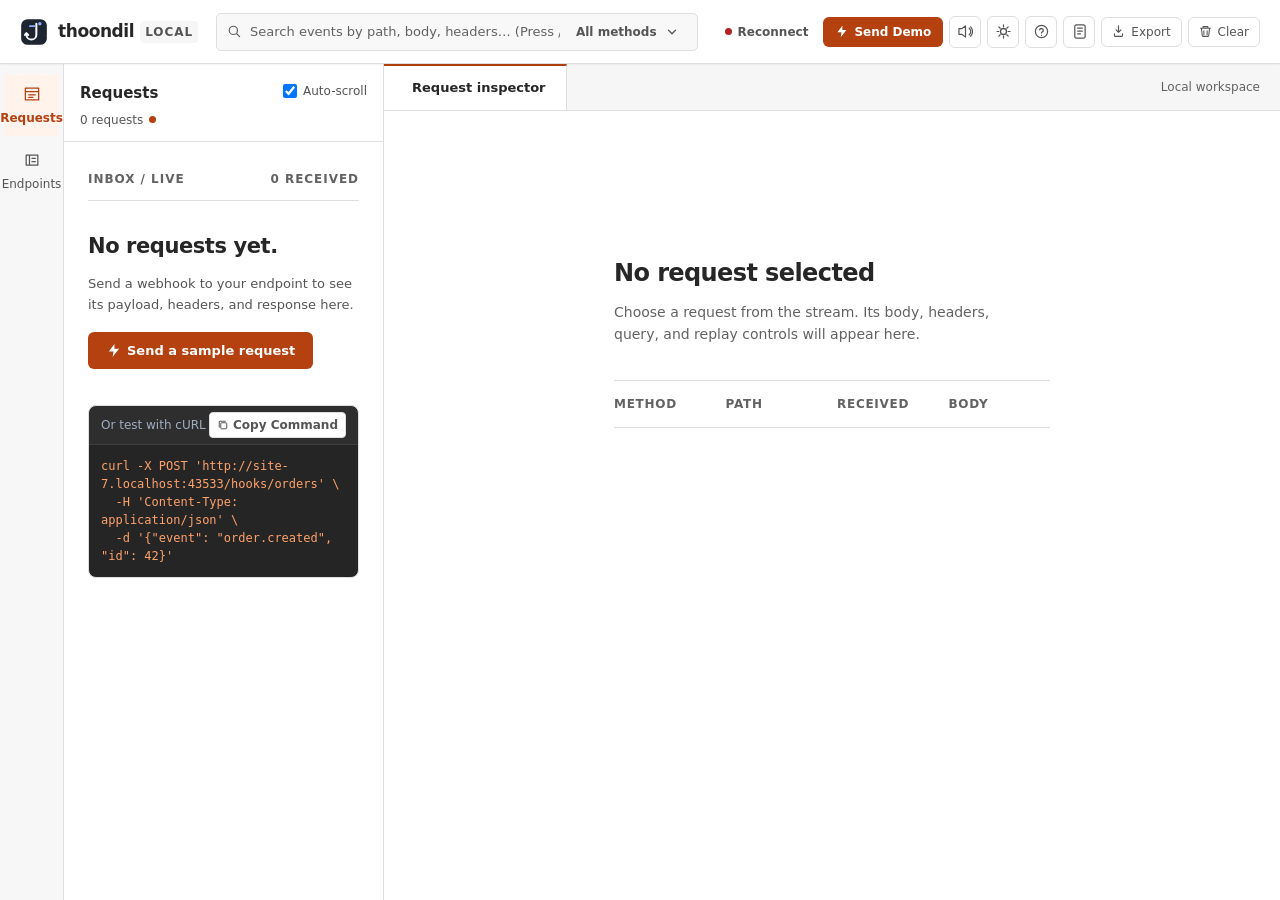
==== commit d5a52e4f: "Style method filter menu" ====
--- a/static/index.html
+++ b/static/index.html
@@ -29,7 +29,7 @@
           </svg>
           <input type="text" id="search-input" aria-label="Search events" placeholder="Search events by path, body, headers… (Press /)" autocomplete="off" spellcheck="false" />
           <div class="search-filters">
-            <select id="method-filter" title="Filter by HTTP method">
+            <select id="method-filter" hidden aria-hidden="true" tabindex="-1">
               <option value="">All methods</option>
               <option value="GET">GET</option>
               <option value="POST">POST</option>
@@ -37,6 +37,18 @@
               <option value="PATCH">PATCH</option>
               <option value="DELETE">DELETE</option>
             </select>
+            <button type="button" id="method-trigger" class="method-trigger" aria-label="Filter by HTTP method" aria-haspopup="menu" aria-expanded="false" aria-controls="method-menu">
+              <span id="method-label">All methods</span>
+              <svg viewBox="0 0 16 16" fill="none" aria-hidden="true"><path d="m4 6 4 4 4-4" stroke="currentColor" stroke-width="1.5" stroke-linecap="round" stroke-linejoin="round"/></svg>
+            </button>
+            <div id="method-menu" class="method-menu" role="menu" aria-label="HTTP method" hidden>
+              <button type="button" role="menuitemradio" aria-checked="true" data-method="">All methods</button>
+              <button type="button" role="menuitemradio" aria-checked="false" data-method="GET">GET</button>
+              <button type="button" role="menuitemradio" aria-checked="false" data-method="POST">POST</button>
+              <button type="button" role="menuitemradio" aria-checked="false" data-method="PUT">PUT</button>
+              <button type="button" role="menuitemradio" aria-checked="false" data-method="PATCH">PATCH</button>
+              <button type="button" role="menuitemradio" aria-checked="false" data-method="DELETE">DELETE</button>
+            </div>
           </div>
         </div>
       </div>
--- a/static/redesign.css
+++ b/static/redesign.css
@@ -106,6 +106,16 @@
   .mobile-menu-open .sidebar { top:calc(var(--topbar-h) + 90px); }
 }
 
+.search-filters { position:relative; flex-shrink:0; }
+.method-trigger { display:flex; align-items:center; gap:8px; padding:6px 8px; border-radius:4px; color:var(--text-secondary); font-size:12px; font-weight:600; white-space:nowrap; }
+.method-trigger:hover,.method-trigger[aria-expanded="true"] { background:var(--bg-hover); color:var(--text-primary); }
+.method-trigger svg { width:14px; height:14px; }
+.method-menu { position:absolute; z-index:150; top:calc(100% + 8px); right:-10px; min-width:166px; padding:5px; border:1px solid var(--border); border-radius:6px; background:var(--bg-card); box-shadow:0 8px 24px rgba(0,0,0,.16); }
+.method-menu button { display:flex; width:100%; align-items:center; min-height:34px; padding:7px 10px; border-radius:4px; text-align:left; color:var(--text-primary); font-size:13px; }
+.method-menu button:hover,.method-menu button:focus-visible { background:var(--bg-hover); }
+.method-menu button[aria-checked="true"] { background:var(--bg-selected); color:var(--primary); font-weight:700; }
+.method-menu button[aria-checked="true"]::after { content:"✓"; margin-left:auto; }
+
 @media(prefers-reduced-motion:reduce) { *,*::before,*::after { animation-duration:.01ms !important; transition-duration:.01ms !important; scroll-behavior:auto !important; } }
 
 /* Familiar API workbench conventions, adapted to received webhooks. */
